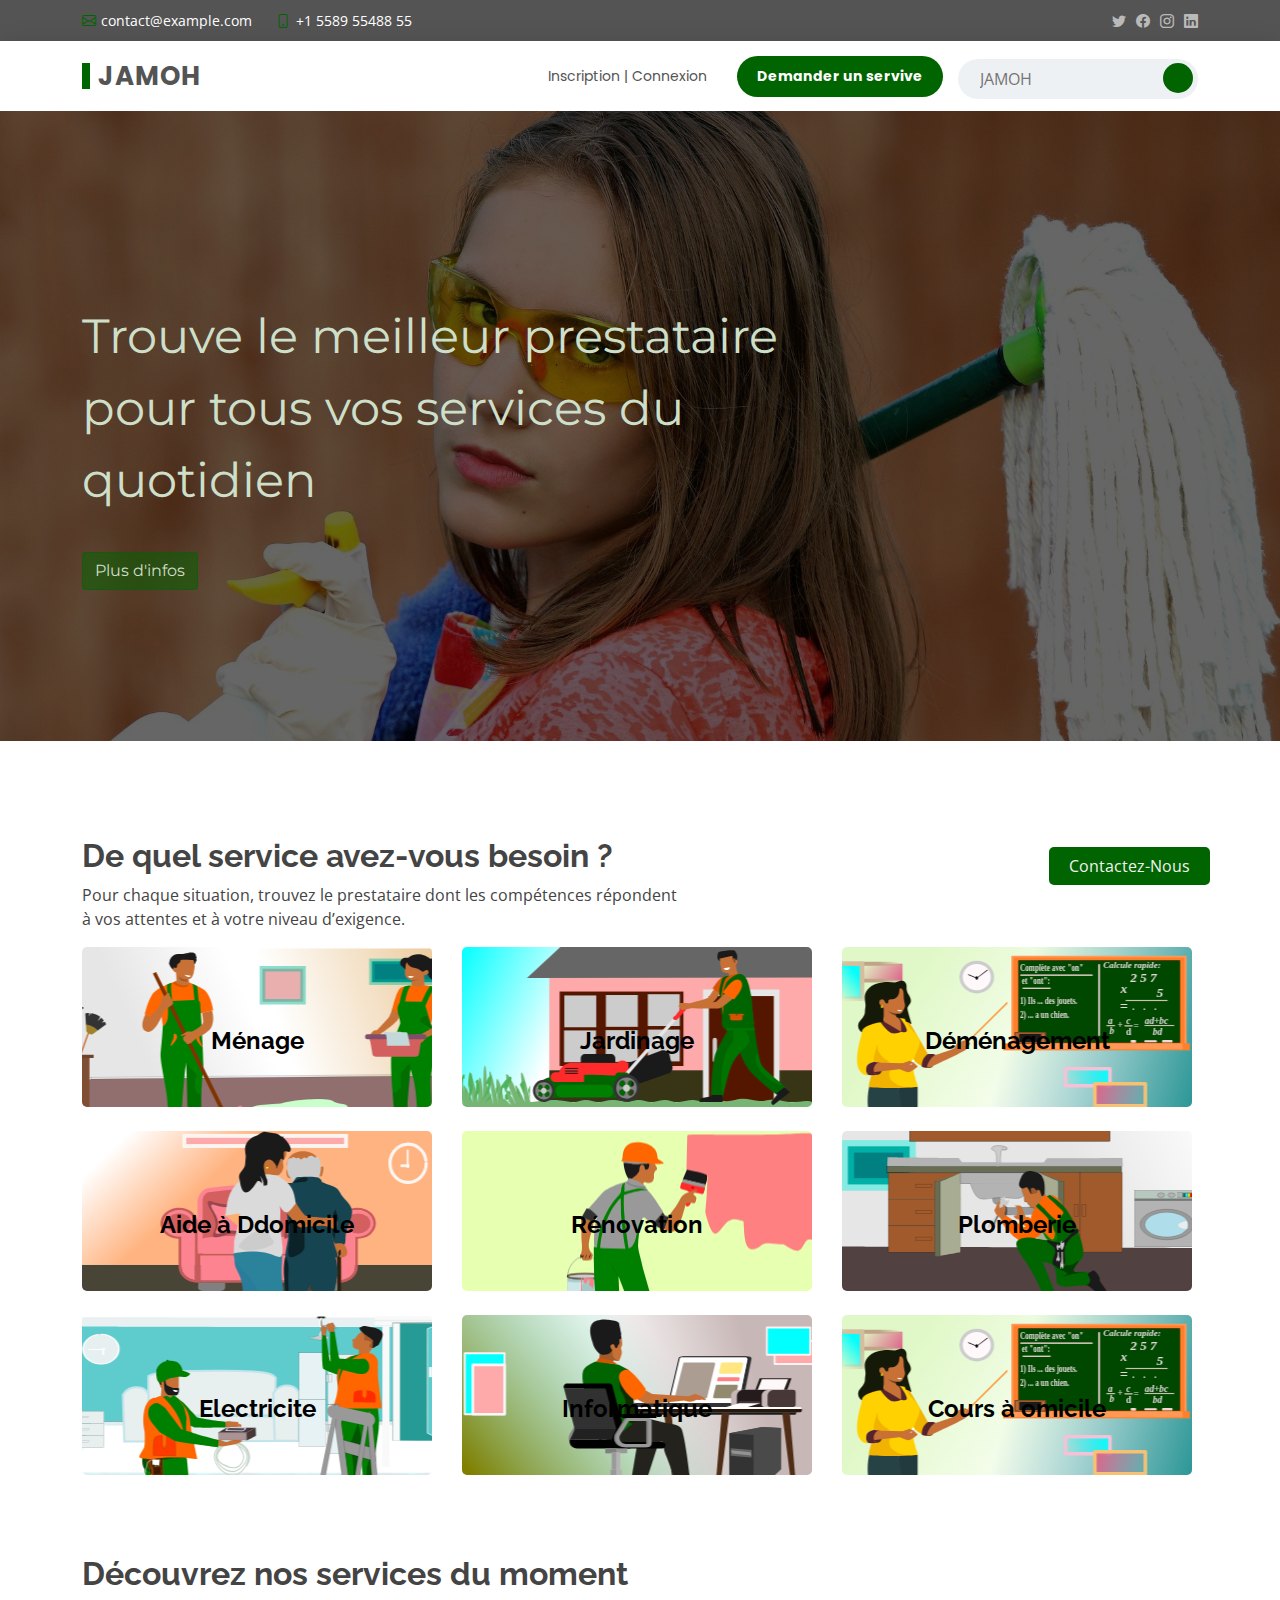
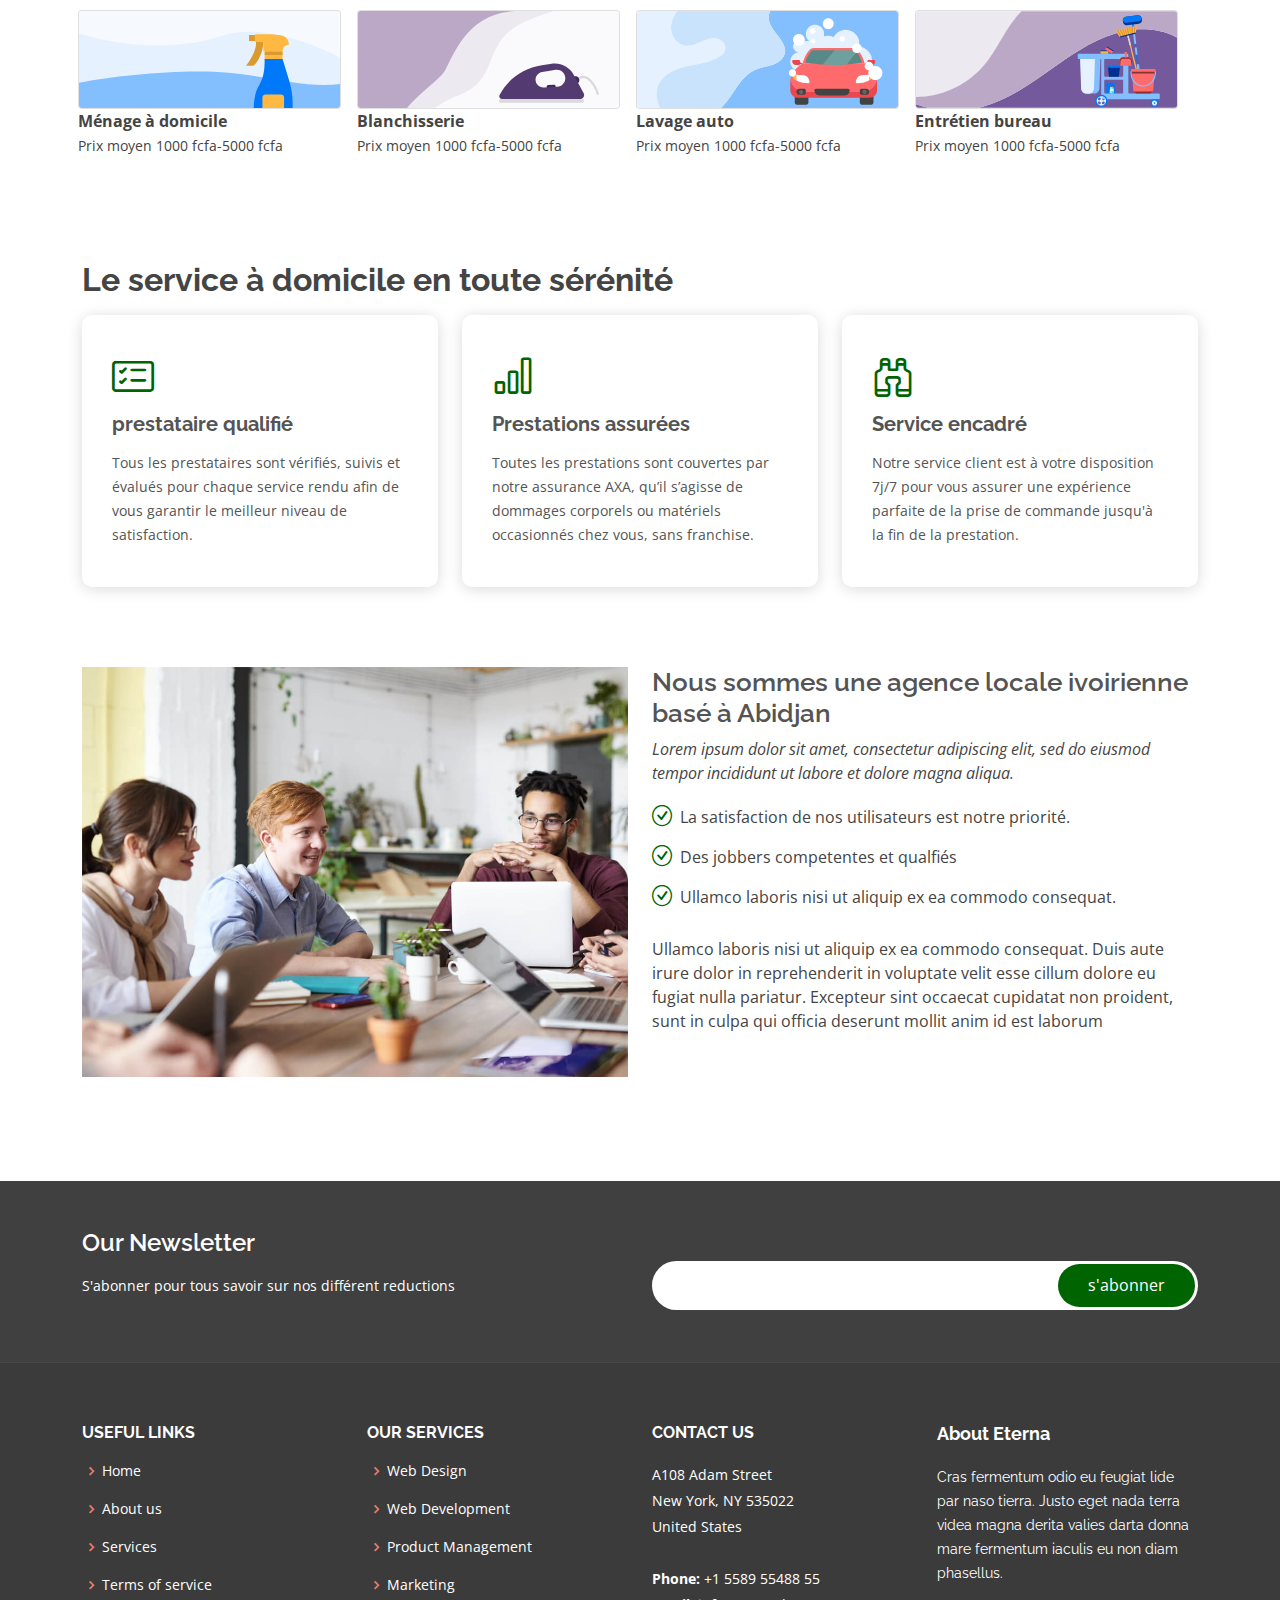
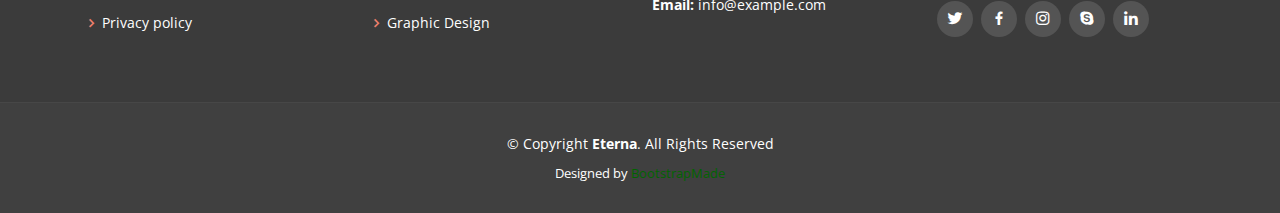
==== Eterna/index.html @ 524e302e "verified" ====
<!DOCTYPE html>
<html lang="fr">

<head>
  <meta charset="utf-8">
  <meta content="width=device-width, initial-scale=1.0" name="viewport">

  <title>JAMOH</title>
  <meta content="" name="description">
  <meta content="" name="keywords">

  <!-- Favicons -->
  <link href="assets/img/favicon.png" rel="icon">
  <link href="assets/img/apple-touch-icon.png" rel="apple-touch-icon">

  <!-- Google Fonts -->
  <link href="https://fonts.googleapis.com/css?family=Open+Sans:300,300i,400,400i,600,600i,700,700i|Raleway:300,300i,400,400i,500,500i,600,600i,700,700i|Poppins:300,300i,400,400i,500,500i,600,600i,700,700i" rel="stylesheet">
  <link rel="stylesheet" href="https://pro.fontawesome.com/releases/v5.10.0/css/all.css" integrity="sha384-AYmEC3Yw5cVb3ZcuHtOA93w35dYTsvhLPVnYs9eStHfGJvOvKxVfELGroGkvsg+p" crossorigin="anonymous"/>

  <!-- Vendor CSS Files -->
  <link href="assets/vendor/animate.css/animate.min.css" rel="stylesheet">
  <link href="assets/vendor/bootstrap/css/bootstrap.min.css" rel="stylesheet">
  <link href="assets/vendor/bootstrap-icons/bootstrap-icons.css" rel="stylesheet">
  <link href="assets/vendor/boxicons/css/boxicons.min.css" rel="stylesheet">
  <link href="assets/vendor/glightbox/css/glightbox.min.css" rel="stylesheet">
  <link href="assets/vendor/swiper/swiper-bundle.min.css" rel="stylesheet">

  <link href="assets/css/owl.carousel.min.css" rel="stylesheet">
  <link href="assets/css/owl.theme.default.min.css" rel="stylesheet">

  <!-- Template Main CSS File -->
  <link href="assets/css/style.css" rel="stylesheet">
  <link href="https://cdnjs.cloudflare.com/ajax/libs/animate.css/4.1.1/animate.min.css" rel="stylesheet">

  <!-- =======================================================
  * Template Name: Eterna - v4.3.0
  * Template URL: https://bootstrapmade.com/eterna-free-multipurpose-bootstrap-template/
  * Author: BootstrapMade.com
  * License: https://bootstrapmade.com/license/
  ======================================================== -->
</head>

<body>

  <!-- ======= Top Bar ======= -->
  <section id="topbar" class="d-flex align-items-center">
    <div class="container d-flex justify-content-center justify-content-md-between">
      <div class="contact-info d-flex align-items-center">
        <i class="bi bi-envelope d-flex align-items-center"><a href="mailto:contact@example.com">contact@example.com</a></i>
        <i class="bi bi-phone d-flex align-items-center ms-4"><span>+1 5589 55488 55</span></i>
      </div>
      <div class="social-links d-none d-md-flex align-items-center">
        <a href="#" class="twitter"><i class="bi bi-twitter"></i></a>
        <a href="#" class="facebook"><i class="bi bi-facebook"></i></a>
        <a href="#" class="instagram"><i class="bi bi-instagram"></i></a>
        <a href="#" class="linkedin"><i class="bi bi-linkedin"></i></i></a>
      </div>
    </div>
  </section>

  <!-- ======= Header ======= -->
  <header id="header" class="d-flex align-items-center">
    <div class="container d-flex justify-content-between align-items-center">

      <div class="logo">
        <h1><a href="index.html">Jamoh</a></h1>
        <!-- Uncomment below if you prefer to use an image logo -->
        <!-- <a href="index.html"><img src="assets/img/logo.png" alt="" class="img-fluid"></a>-->
      </div>

      <nav id="navbar" class="navbar">
        <ul>
          <li><a href="inscription.html">Inscription | Connexion</a></li>
          <li><a href="service.html"  class="ask-work" >Demander un servive</a></li>
          <li>
            <div class="a-search-box">
              <input class="a-search-txt" type="text"  name="search" placeholder="" id="zipcodeInput">
              <button class='a-search-btn'><i class="fas fa-search"></i></button>
            </div>
          </li>
        </ul>
        <i class="bi bi-list mobile-nav-toggle"></i>
      </nav><!-- .navbar -->

    </div>
  </header><!-- End Header -->

  <!-- ======= Hero Section ======= -->
  <section id="hero" class="a-hero" style="background:linear-gradient(to top,rgba(0,0,0,0.6)50%,rgba(0,0,0,0.6)50%),url(assets/girl.jpg);background-repeat: no-repeat;background-size:cover;background-position: center;background-attachment: fixed;">
    <div class="container">
      <p class="box animate__animated animate__fadeInLeft text-xl-left text-lg-left text-md-left text-sm-left">Trouve le meilleur prestataire<br>pour tous vos services du<br>quotidien</p>
      <!-- Button trigger modal -->
      <button type="button" class="btn-box btn btn-primary animate__animated animate__fadeInLeft" data-bs-toggle="modal" data-bs-target="#exampleModalCenter">
        Plus d'infos
      </button>

      <!-- Modal -->
      <div class="modal fade" id="exampleModalCenter" tabindex="-1" role="dialog" aria-labelledby="exampleModalCenterTitle" aria-hidden="true">
        <div class="modal-dialog modal-dialog-centered" role="document">
          <div class="modal-content">
            <div class="modal-header">
              <h5 class="modal-title" id="exampleModalLongTitle">Inormations</h5>
              <!-- <button type="button" class="close" data-dismiss="modal" aria-label="Close">
                <span aria-hidden="true">&times;</span>
              </button> -->
              <button type="button" class="btn-close" data-bs-dismiss="modal" aria-label="Close"></button>
            </div>
            <div class="modal-body">
              Pour plus d'information veuillez appeler le numero qui s'affiche sur votre écran.<br>
              <strong>+225 07 8977 3420/ +225 05 6419 9480</strong> <br>
              Merci et Bonne journée
            </div>
            <div class="modal-footer">
              <button type="button" class="btn btn-secondary" data-bs-dismiss="modal">OK </button>
            </div>
          </div>
        </div>
      </div>

    </div>

  </section><!-- End Hero -->

  <main id="main">

    
    <!-- ======= Services Section ======= -->

    <section id="services" class="services pt-5">
      <div class="container">
        <div class="row pb-lg-5">
        
        </div>
        <div class="row">
          <h2 class="fw-bold "> De quel service avez-vous besoin ?</h2>
          <p class=""> Pour chaque situation, trouvez le prestataire dont les compétences répondent <br> à vos attentes et à votre niveau d’exigence.</p>
          <div class="col-lg-4 col-md-6 d-flex align-items-stretch" >
              <a href="detail-service.html">
              <div class="icon-box box" style="background-image: url(assets/img/menage_pf.svg); background-size: cover; background-repeat:no-repeat">
                <h4>Ménage</h4>
              </div>
            </a>
            </div>
          
          <div class="col-lg-4 col-md-6 col-ms-12 d-flex align-items-stretch mt-4 mt-md-0">
            <a href="detail-service.html">
              <div class="icon-box" style="background-image: url(assets/img/jardinage_pf.svg); background-size: cover; background-repeat:no-repeat">  
                <h4>Jardinage</h4>
              </div>
            </a>
          </div>
          <div class="col-lg-4 col-md-6 col-ms-12d-flex align-items-stretch mt-4 mt-lg-0">
            <a href="detail-service.html">
              <div class="icon-box" style="background-image: url(assets/img/cours_domicile_pf.svg); background-size: cover; background-repeat:no-repeat">        
                <h4>Déménagement</h4>
              </div>
            </a>
          </div>
          <div class="col-lg-4 col-md-6 col-ms-12d-flex align-items-stretch mt-4">
            <a href="detail-service.html">
              <div class="icon-box" style="background-image: url(assets/img/aide_domicile_pf.svg); background-size: cover; background-repeat:no-repeat">
                <h4>Aide à Ddomicile</h4>
              </div>
            </a>
          </div>
          <div class="col-lg-4 col-md-6 col-ms-12d-flex align-items-stretch mt-4">
            <a href="detail-service.html">
              <div class="icon-box" style="background-image: url(assets/img/renovation_pf.svg); background-size: cover; background-repeat:no-repeat">
                <h4>Rénovation</h4>
              </div>
            </a>
          </div>

          <div class="col-lg-4 col-md-6 col-ms-12d-flex align-items-stretch mt-4">
            <a href="detail-service.html">
              <div class="icon-box" style="background-image: url(assets/img/plomberie_pf.svg); background-size: cover; background-repeat:no-repeat">
                <h4>Plomberie</h4>
              </div>
              </a>
          </div>

          <a href="detail-service.html">
          <div class="col-lg-4 col-md-6 col-ms-12d-flex align-items-stretch mt-4">
            <a href="detail-service.html">
            <div class="icon-box" style="background-image: url(assets/img/electricite_pf.svg); background-size: cover; background-repeat:no-repeat">
              <h4>Electricite</h4>
            </div>
            </a>
          </div>
          <div class="col-lg-4 col-md-6 col-ms-12d-flex align-items-stretch mt-4">
            <a href="detail-service.html">
            <div class="icon-box" style="background-image: url(assets/img/informatique_pf.svg); background-size: cover; background-repeat:no-repeat">
              <h4>Informatique</h4>
            </div>
            </a>
          </div>
          <div class="col-lg-4 col-md-6 col-ms-12d-flex align-items-stretch mt-4">
            <a href="detail-service.html">
              <div class="icon-box" style="background-image: url(assets/img/cours_domicile_pf.svg); background-size: cover; background-repeat:no-repeat">
                <h4>Cours à omicile</h4>
              </div>
            </a>
          </div>
          

        </div>
      </div>
    </section><!-- End Services Section -->

    <!-- ======= Clients Section ======= -->
    <section id="clients" class="clients">
      <div class="container">
        <div class="">
          <h2 class="fw-bold">Découvrez nos services du moment</h2>
        </div>
        <div class="row">
          <div class="row">
            
                <div class="col-sm-6 col-md-4 col-lg-3 p-2">
                  <div class="card  text-white">
                    <img src="assets/4001-f145744534c445655cdfaed5133716783f0adace552d3579369700fc17150117.svg" class="card-img card-img2" alt="...">
                    <div class="card-img-overlay">
                    </div>
                  </div>
                  <p> <span class="fw-bold">Ménage à domicile</span> <br>
                    <small class="pt-0">Prix moyen 1000 fcfa-5000 fcfa</small>
                  </p>
                </div>
              

            
                <div class="col-sm-6 col-md-4 col-lg-3 p-2">
                  <div class="card  text-white">
                    <img src="assets/4003-c7f4b21f77e6e212372a83ad78327fd134a467a598615cf930adeb2f1dadbbbd.svg" class="card-img card-img2" alt="...">
                    <div class="card-img-overlay">
                    </div>
                  </div>
                  <p> <span class="fw-bold">Blanchisserie</span> <br>
                    <small class="pt-0">Prix moyen 1000 fcfa-5000 fcfa</small>
                  </p>
                </div>
              

                <div class="col-sm-6 col-md-4 col-lg-3 p-2">
                  <div class="card  text-white">
                    <img src="assets/4008-cf11e51f1b284a7ae601591f7ee73a6cbf5743ce89a553703c4790774162b238.svg" class="card-img card-img2" alt="...">
                    <div class="card-img-overlay">
                    </div>
                  </div>
                  <p> <span class="fw-bold">Lavage auto</span> <br>
                    <small class="pt-0">Prix moyen 1000 fcfa-5000 fcfa</small>
                  </p>
                </div>
              

                <div class="col-sm-6 col-md-4 col-lg-3 p-2">
                  <div class="card  text-white">
                    <img src="assets/4099-25478e06c7ed231cc68229dd9fbf73a19a90834c9991db87138da08ad6de0ed3.svg" class="card-img card-img2" alt="...">
                    <div class="card-img-overlay">
                    </div>
                  </div>
                  <p> <span class="fw-bold">Entrétien bureau</span> <br>
                    <small class="pt-0">Prix moyen 1000 fcfa-5000 fcfa</small>
                  </p>
                </div>
             
          </div>
        
      </div>
    </section><!-- End Clients Section -->
 

    <!-- ======= Featured Section ======= -->
    <section id="featured" class="featured">
      <div class="container">
        <div >
          <h2 class="fw-bold pb-2">Le service à domicile en toute sérénité</h2>
        </div>
        <div class="row">
          <div class="col-lg-4">
            <div class="icon-box">
              <i class="bi bi-card-checklist"></i>
              <h3><a href="">prestataire qualifié</a></h3>
              <p>Tous les prestataires sont vérifiés, suivis et évalués pour chaque service rendu afin de vous garantir le meilleur niveau de satisfaction.</p>
            </div>
          </div>
          <div class="col-lg-4 mt-4 mt-lg-0">
            <div class="icon-box">
              <i class="bi bi-bar-chart"></i>
              <h3><a href="">Prestations assurées</a></h3>
              <p>Toutes les prestations sont couvertes par notre assurance AXA, qu’il s’agisse de dommages corporels ou matériels occasionnés chez vous, sans franchise.</p>
            </div>
          </div>
          <div class="col-lg-4 mt-4 mt-lg-0">
            <div class="icon-box">
              <i class="bi bi-binoculars"></i>
              <h3><a href="">Service encadré</a></h3>
              <p>Notre service client est à votre disposition 7j/7 pour vous assurer une expérience parfaite de la prise de commande jusqu'à la fin de la prestation.</p>
            </div>
          </div>
        </div>

      </div>
    </section><!-- End Featured Section -->

    <!-- ======= About Section ======= -->

    
    <section id="about" class="about">
      <div class="container">
        <div class="row">
          <div class="col-lg-6">
            <img src="assets/img/about.jpg" class="img-fluid" alt="">
          </div>
          <div class="col-lg-6 pt-4 pt-lg-0 content">
            <h3>Nous sommes une agence locale ivoirienne basé à Abidjan</h3>
            <p class="fst-italic">
              Lorem ipsum dolor sit amet, consectetur adipiscing elit, sed do eiusmod tempor incididunt ut labore et dolore
              magna aliqua.
            </p>
            <ul>
              <li><i class="bi bi-check-circle"></i> La satisfaction de nos utilisateurs est notre priorité.</li>
              <li><i class="bi bi-check-circle"></i> Des jobbers competentes et qualfiés</li>
              <li><i class="bi bi-check-circle"></i> Ullamco laboris nisi ut aliquip ex ea commodo consequat.</li>
            </ul>
            <p>
              Ullamco laboris nisi ut aliquip ex ea commodo consequat. Duis aute irure dolor in reprehenderit in voluptate
              velit esse cillum dolore eu fugiat nulla pariatur. Excepteur sint occaecat cupidatat non proident, sunt in
              culpa qui officia deserunt mollit anim id est laborum
            </p>
          </div>
        </div>
         
      </div>
    </section><!-- End About Section -->

    <!-- dialog -->
          <div class="info-box  mb-4" data-bs-toggle="modal" data-bs-target="#staticBackdrop">
            <button type="button">Contactez-Nous</button>
          </div>

        <div class="modal fade center" id="staticBackdrop" data-bs-backdrop="static" data-bs-keyboard="false" tabindex="-1" aria-labelledby="staticBackdropLabel" aria-hidden="true">
          <div class="modal-dialog modal-dialog-centered">
            <div class="modal-content">
              <div class="modal-header">
                <h5 class="modal-title" id="staticBackdropLabel">Contactez-Nous</h5>
                <button type="button" class="btn-close" data-bs-dismiss="modal" aria-label="Close"></button>
              </div>
              <div class="modal-body">
                <form class="form-row">
                    <div class="row">
                      <div class="col">
                        <input type="text" class="form-control mb-3" placeholder="Nom">
                      </div>
                      <div class="col">
                        <input type="text" class="form-control mb-3" placeholder="Email">
                      </div>
                      <div class="col-12">
                        <input type="text" class="form-control mb-3" placeholder="Sujet">
                      </div>
                      <div class="col-12">
                        <textarea class="form-control"  rows="5"></textarea>
                      </div>
                    </div>
                    <div class="modal-footer">
                      <button type="button" class="btn btn-secondary" data-bs-dismiss="modal">Annuler </button>
                      <button type="button" class="btn btn-primary">Envoyer</button>
                    </div>
                </form>
              </div>
          </div>
        </div>
        </div>
  </main><!-- End #main -->

  <!-- ======= Footer ======= -->
  <footer id="footer">

    <div class="footer-newsletter">
      <div class="container">
        <div class="row">
          <div class="col-lg-6">
            <h4>Our Newsletter</h4>
            <p>S'abonner pour tous savoir sur nos différent reductions</p>
          </div>
          <div class="col-lg-6">
            <form action="" method="post">
              <input type="email" name="email"><input type="submit" value="s'abonner">
            </form>
          </div>
        </div>
      </div>
    </div>

    <div class="footer-top">
      <div class="container">
        <div class="row">

          <div class="col-lg-3 col-md-6 footer-links">
            <h4>Useful Links</h4>
            <ul>
              <li><i class="bx bx-chevron-right"></i> <a href="#">Home</a></li>
              <li><i class="bx bx-chevron-right"></i> <a href="#">About us</a></li>
              <li><i class="bx bx-chevron-right"></i> <a href="#">Services</a></li>
              <li><i class="bx bx-chevron-right"></i> <a href="#">Terms of service</a></li>
              <li><i class="bx bx-chevron-right"></i> <a href="#">Privacy policy</a></li>
            </ul>
          </div>

          <div class="col-lg-3 col-md-6 footer-links">
            <h4>Our Services</h4>
            <ul>
              <li><i class="bx bx-chevron-right"></i> <a href="#">Web Design</a></li>
              <li><i class="bx bx-chevron-right"></i> <a href="#">Web Development</a></li>
              <li><i class="bx bx-chevron-right"></i> <a href="#">Product Management</a></li>
              <li><i class="bx bx-chevron-right"></i> <a href="#">Marketing</a></li>
              <li><i class="bx bx-chevron-right"></i> <a href="#">Graphic Design</a></li>
            </ul>
          </div>

          <div class="col-lg-3 col-md-6 footer-contact">
            <h4>Contact Us</h4>
            <p>
              A108 Adam Street <br>
              New York, NY 535022<br>
              United States <br><br>
              <strong>Phone:</strong> +1 5589 55488 55<br>
              <strong>Email:</strong> info@example.com<br>
            </p>

          </div>

          <div class="col-lg-3 col-md-6 footer-info">
            <h3>About Eterna</h3>
            <p>Cras fermentum odio eu feugiat lide par naso tierra. Justo eget nada terra videa magna derita valies darta donna mare fermentum iaculis eu non diam phasellus.</p>
            <div class="social-links mt-3">
              <a href="#" class="twitter"><i class="bx bxl-twitter"></i></a>
              <a href="#" class="facebook"><i class="bx bxl-facebook"></i></a>
              <a href="#" class="instagram"><i class="bx bxl-instagram"></i></a>
              <a href="#" class="google-plus"><i class="bx bxl-skype"></i></a>
              <a href="#" class="linkedin"><i class="bx bxl-linkedin"></i></a>
            </div>
          </div>

        </div>
      </div>
    </div>

    <div class="container">
      <div class="copyright">
        &copy; Copyright <strong><span>Eterna</span></strong>. All Rights Reserved
      </div>
      <div class="credits">
        <!-- All the links in the footer should remain intact. -->
        <!-- You can delete the links only if you purchased the pro version. -->
        <!-- Licensing information: https://bootstrapmade.com/license/ -->
        <!-- Purchase the pro version with working PHP/AJAX contact form: https://bootstrapmade.com/eterna-free-multipurpose-bootstrap-template/ -->
        Designed by <a href="https://bootstrapmade.com/">BootstrapMade</a>
      </div>
    </div>
  </footer><!-- End Footer -->

  <a href="#" class="back-to-top d-flex align-items-center justify-content-center"><i class="bi bi-arrow-up-short"></i></a>

  <!-- Vendor JS Files -->
  <script src="assets/vendor/bootstrap/js/bootstrap.bundle.min.js"></script>
  <script src="assets/vendor/glightbox/js/glightbox.min.js"></script>
  <script src="assets/vendor/isotope-layout/isotope.pkgd.min.js"></script>
  <script src="assets/vendor/php-email-form/validate.js"></script>
  <script src="assets/vendor/purecounter/purecounter.js"></script>
  <script src="assets/vendor/swiper/swiper-bundle.min.js"></script>
  <script src="assets/vendor/waypoints/noframework.waypoints.js"></script>

  <script src="assets/js/jquery.min.js"></script>
  <script src="assets/js/owl.carousel.min.js"></script>


  <!-- Template Main JS File -->
  <script src="assets/js/main.js"></script>
  <script src="assets/js/typewriter.js"></script>
  <script>
    new TypeWriter('#zipcodeInput', ['JAMOH', 'Trouver un emploi', 'Quel job voulez vous '], { writeDelay: 100 });
  </script>

  <script>
    
  </script>

</body>

</html>
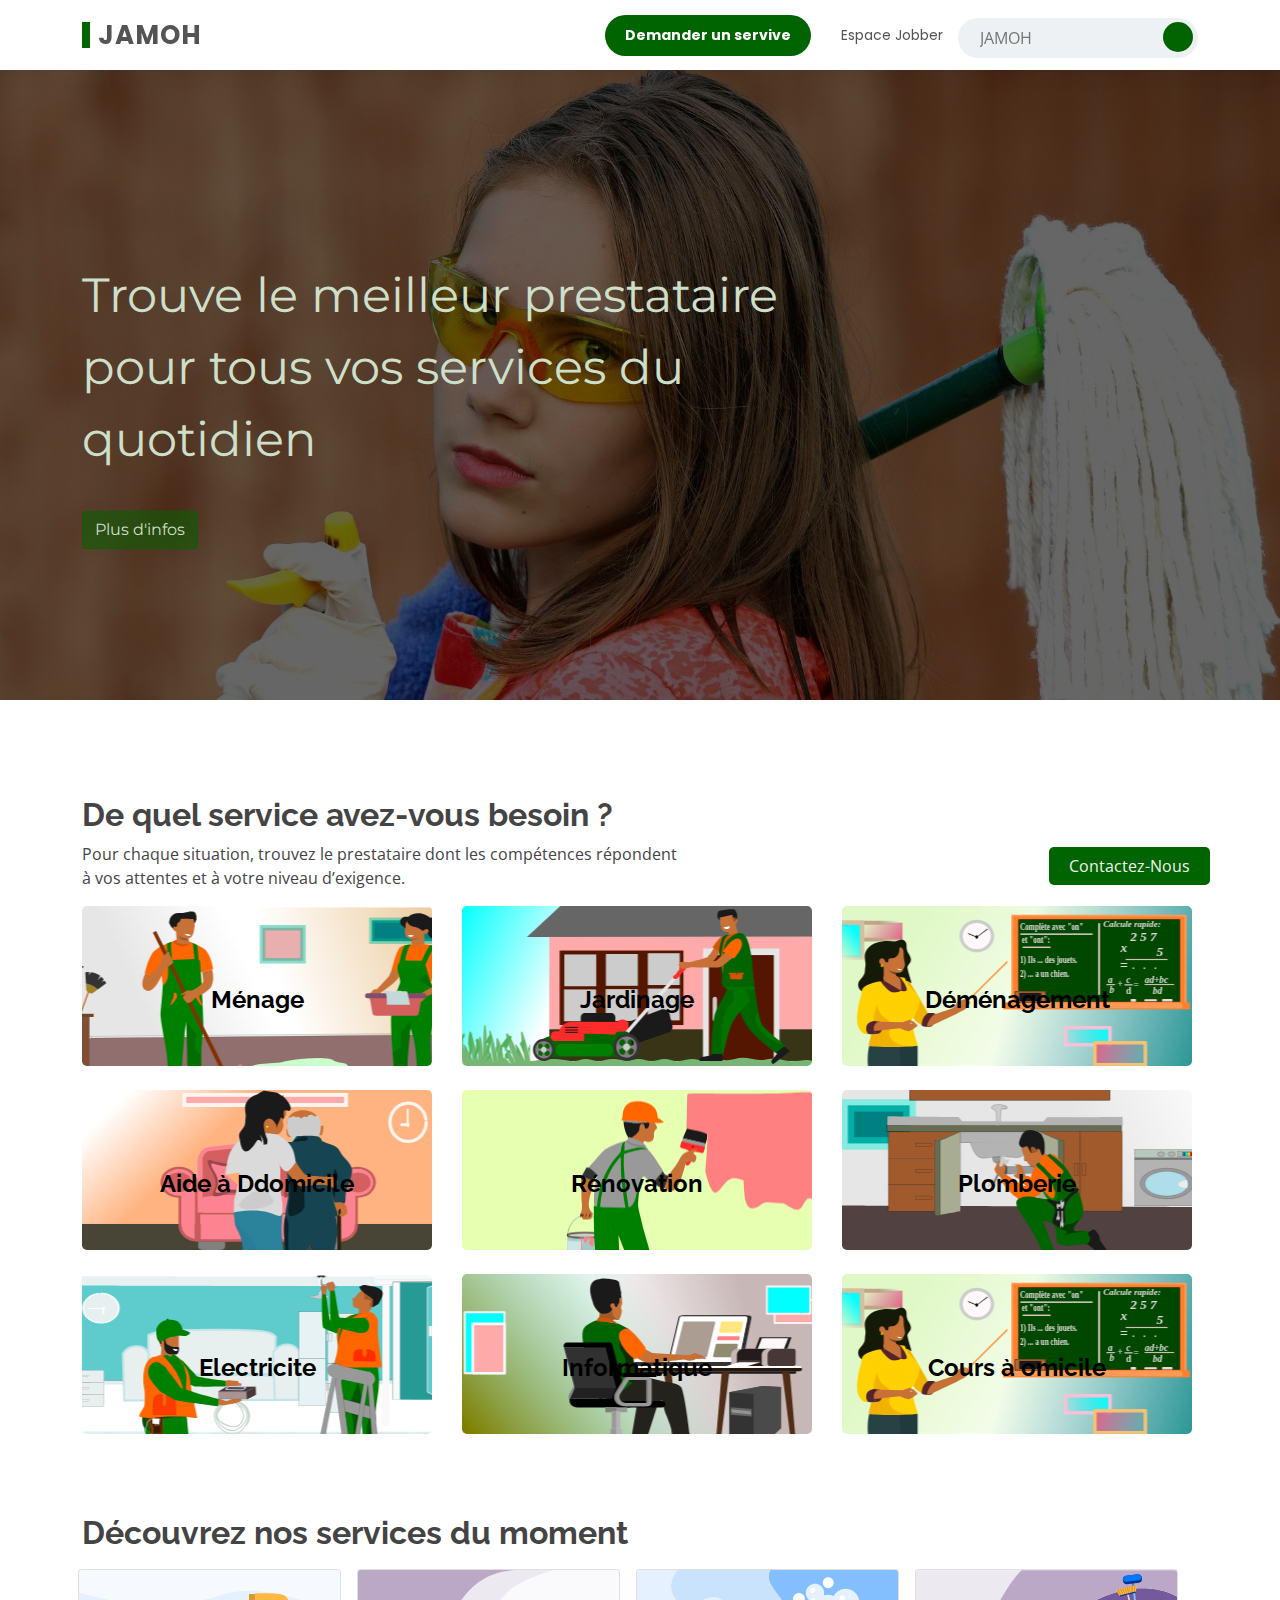
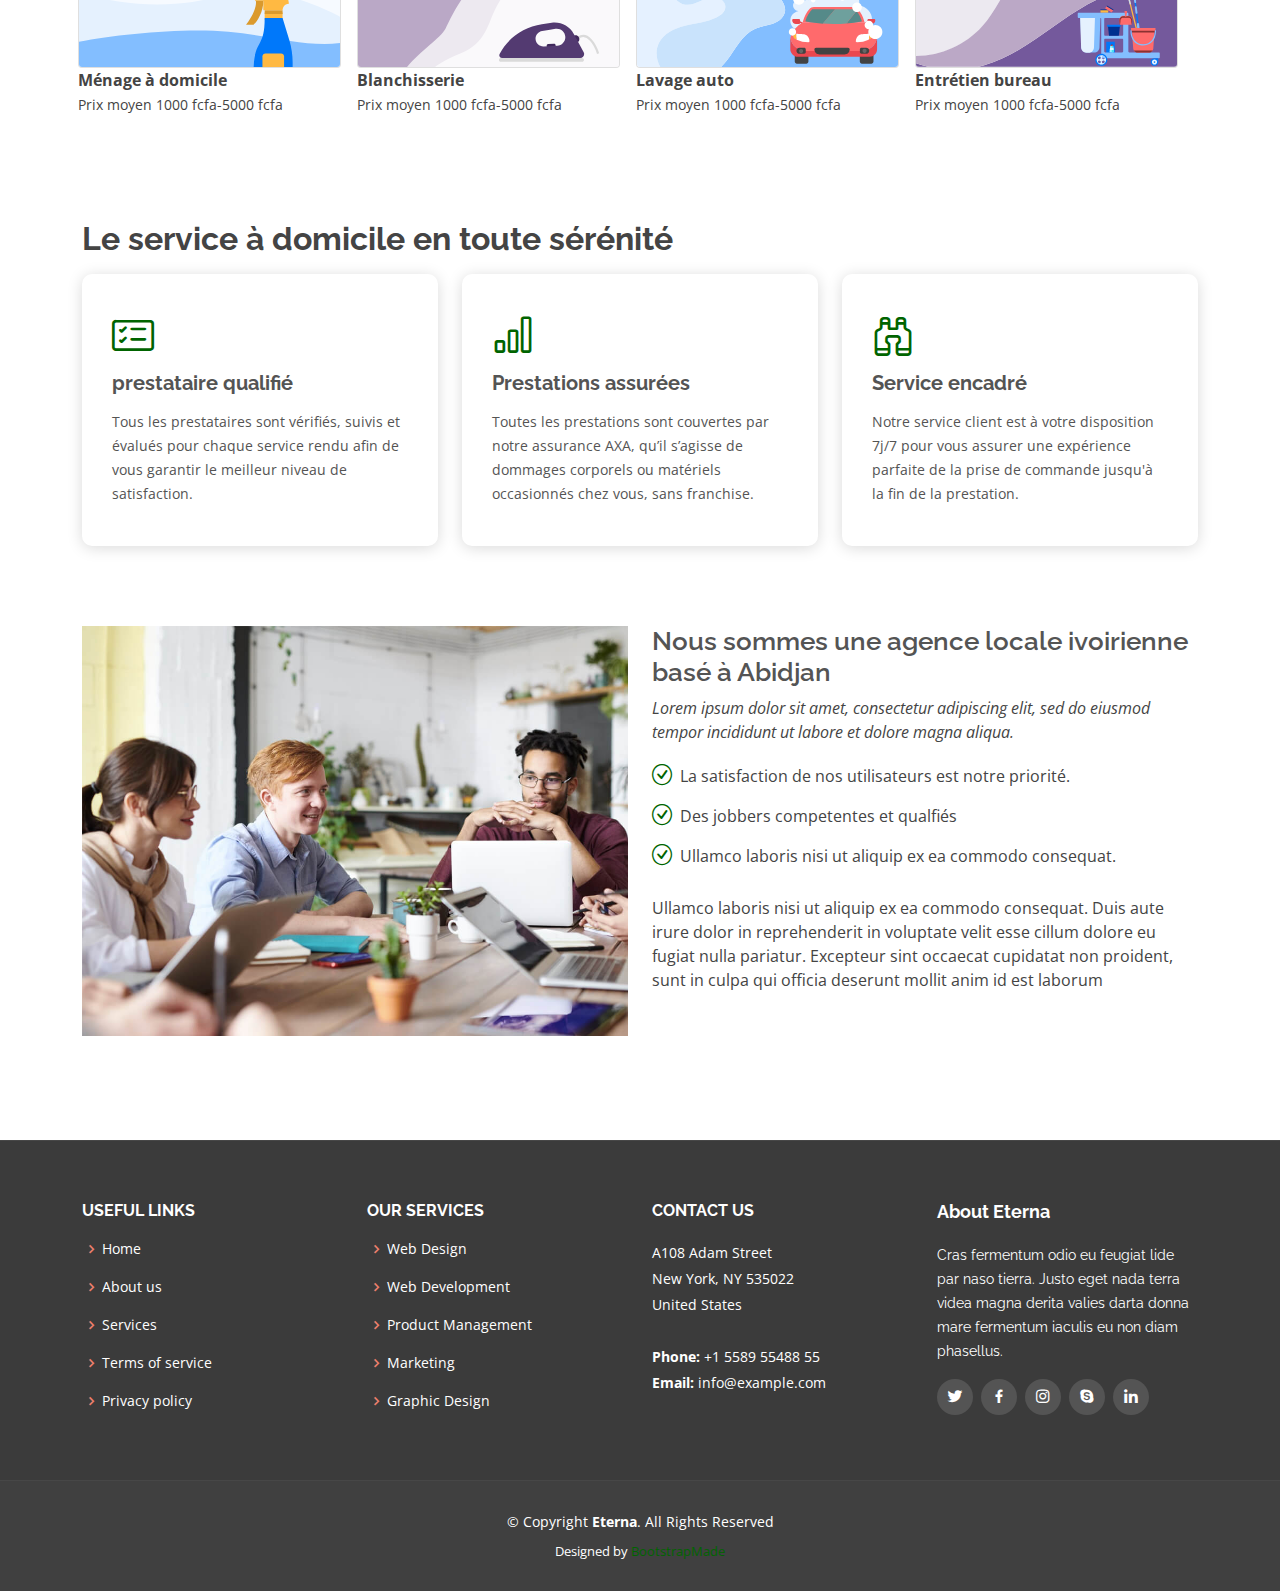
==== commit fb529959: "adptation" ====
--- a/Eterna/index.html
+++ b/Eterna/index.html
@@ -42,7 +42,7 @@
 
 <body>
 
-  <!-- ======= Top Bar ======= -->
+  <!-- ======= Top Bar ======= 
   <section id="topbar" class="d-flex align-items-center">
     <div class="container d-flex justify-content-center justify-content-md-between">
       <div class="contact-info d-flex align-items-center">
@@ -70,8 +70,8 @@
 
       <nav id="navbar" class="navbar">
         <ul>
-          <li><a href="inscription.html">Inscription | Connexion</a></li>
           <li><a href="service.html"  class="ask-work" >Demander un servive</a></li>
+          <li><a href="inscription.html">Espace Jobber</a></li>
           <li>
             <div class="a-search-box">
               <input class="a-search-txt" type="text"  name="search" placeholder="" id="zipcodeInput">
@@ -88,7 +88,7 @@
   <!-- ======= Hero Section ======= -->
   <section id="hero" class="a-hero" style="background:linear-gradient(to top,rgba(0,0,0,0.6)50%,rgba(0,0,0,0.6)50%),url(assets/girl.jpg);background-repeat: no-repeat;background-size:cover;background-position: center;background-attachment: fixed;">
     <div class="container">
-      <p class="box animate__animated animate__fadeInLeft text-xl-left text-lg-left text-md-left text-sm-left">Trouve le meilleur prestataire<br>pour tous vos services du<br>quotidien</p>
+      <p class="box animate__animated animate__fadeInLeft"> <span> Trouve le meilleur prestataire<br>pour tous vos services du<br>quotidien</span></p>
       <!-- Button trigger modal -->
       <button type="button" class="btn-box btn btn-primary animate__animated animate__fadeInLeft" data-bs-toggle="modal" data-bs-target="#exampleModalCenter">
         Plus d'infos
@@ -111,7 +111,7 @@
               Merci et Bonne journée
             </div>
             <div class="modal-footer">
-              <button type="button" class="btn btn-secondary" data-bs-dismiss="modal">OK </button>
+              <button type="button" class="btn btn-secondary" data-bs-dismiss="modal">OK</button>
             </div>
           </div>
         </div>
@@ -376,7 +376,7 @@
   <!-- ======= Footer ======= -->
   <footer id="footer">
 
-    <div class="footer-newsletter">
+    <!-- <div class="footer-newsletter">
       <div class="container">
         <div class="row">
           <div class="col-lg-6">
@@ -390,7 +390,7 @@
           </div>
         </div>
       </div>
-    </div>
+    </div> -->
 
     <div class="footer-top">
       <div class="container">
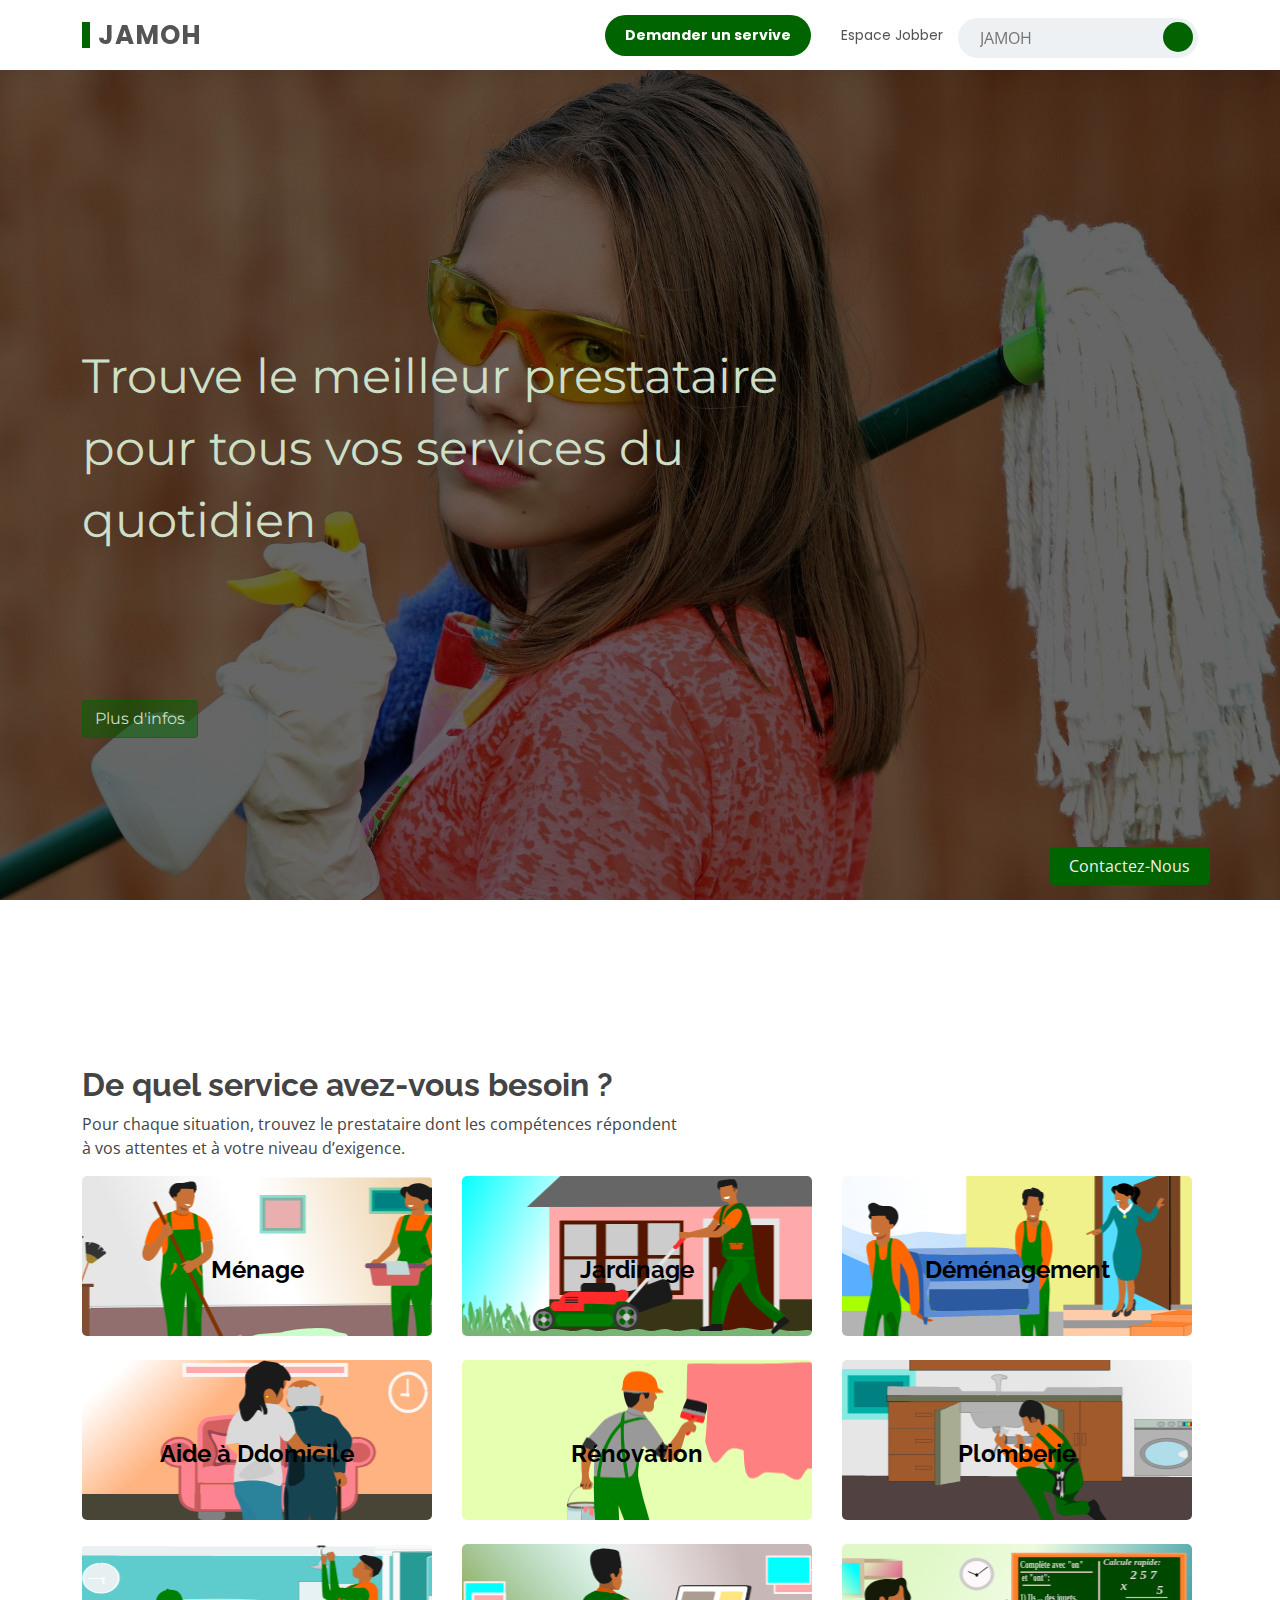
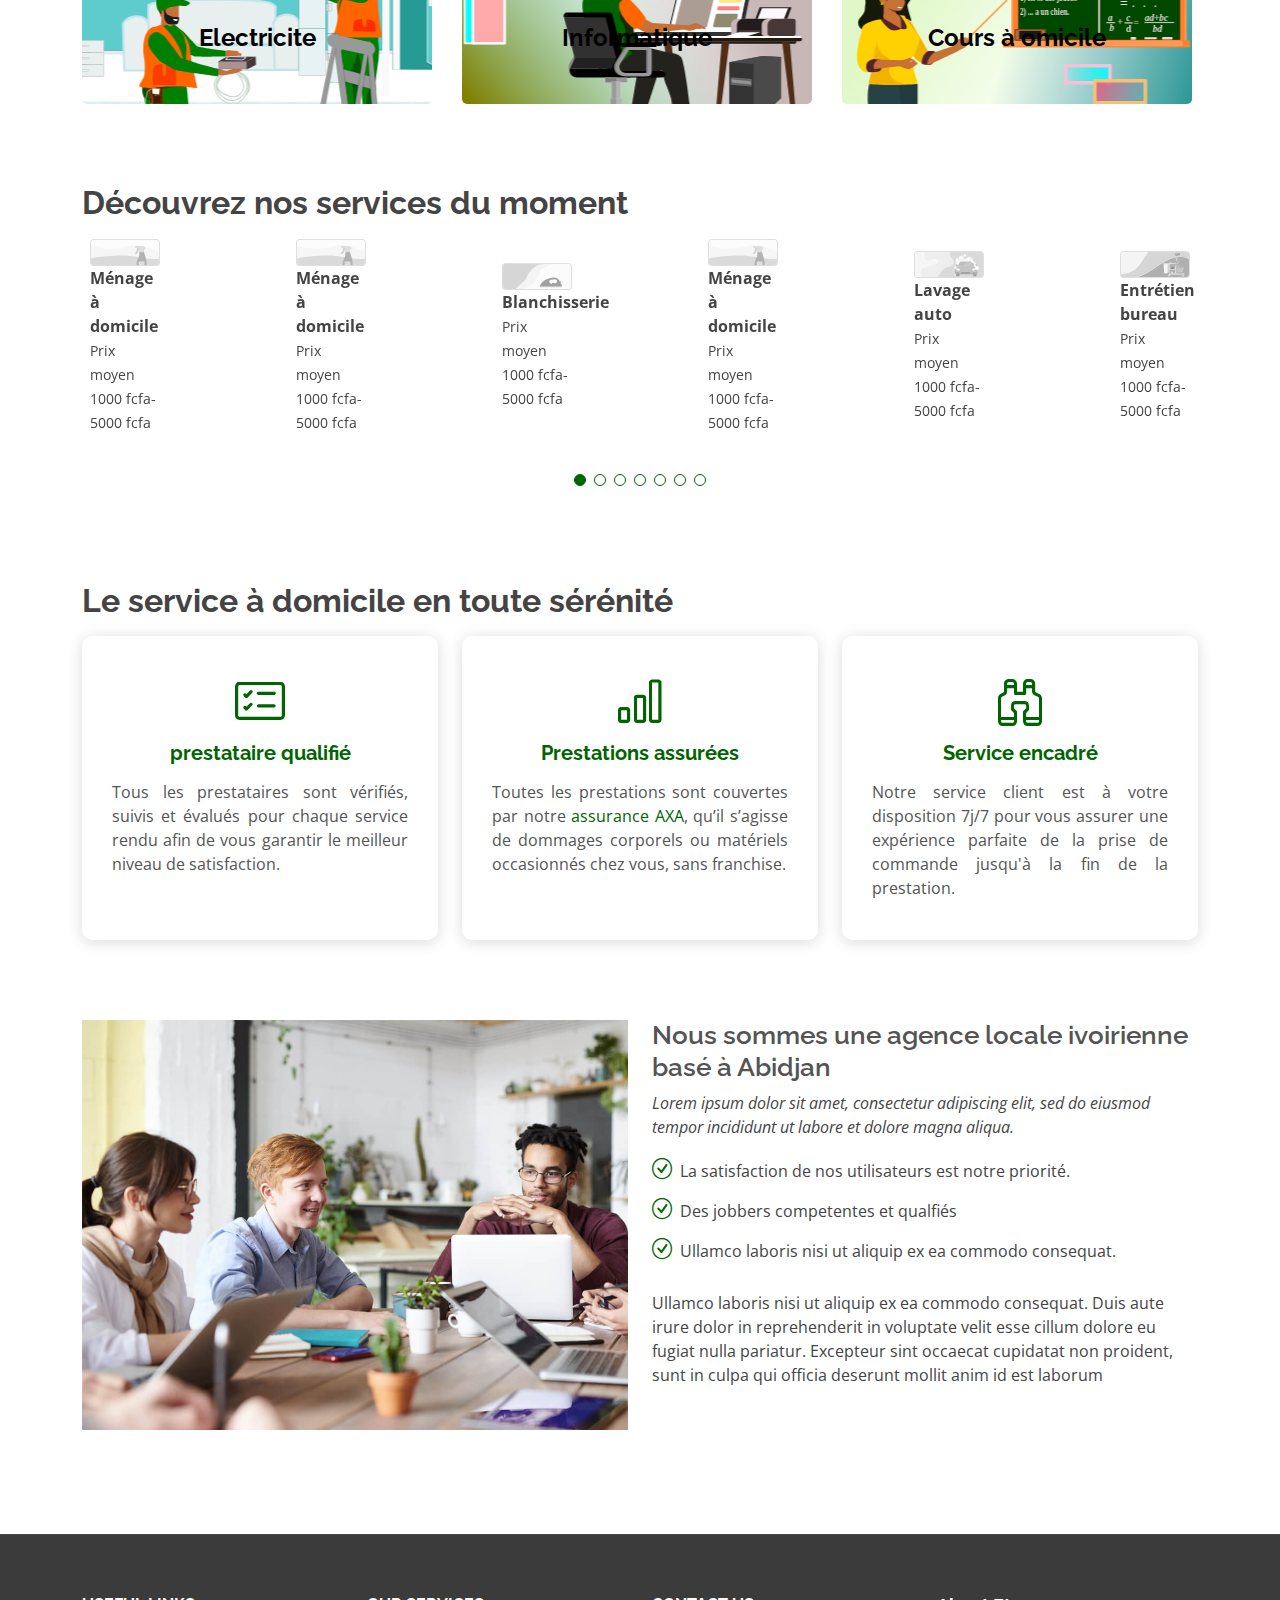
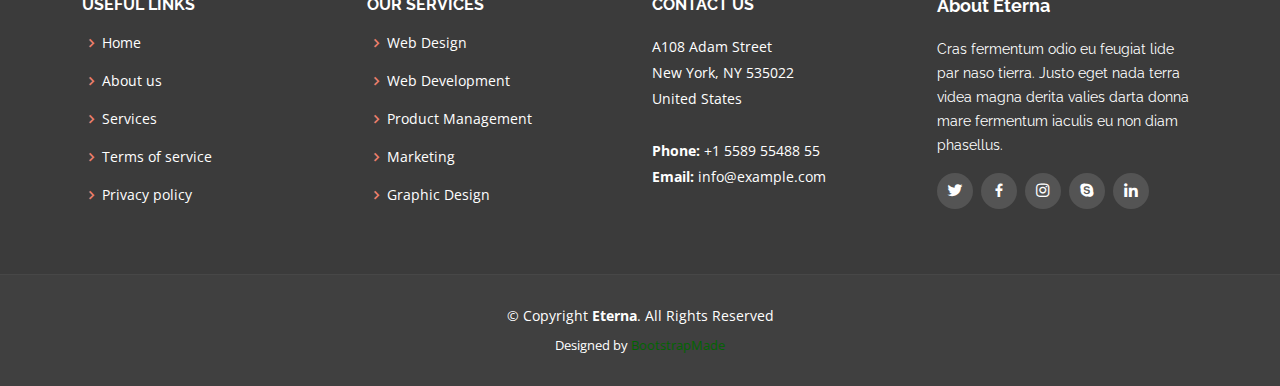
==== commit 5e3d270d: "page d acueil avec logo" ====
--- a/Eterna/index.html
+++ b/Eterna/index.html
@@ -42,23 +42,7 @@
 
 <body>
 
-  <!-- ======= Top Bar ======= 
-  <section id="topbar" class="d-flex align-items-center">
-    <div class="container d-flex justify-content-center justify-content-md-between">
-      <div class="contact-info d-flex align-items-center">
-        <i class="bi bi-envelope d-flex align-items-center"><a href="mailto:contact@example.com">contact@example.com</a></i>
-        <i class="bi bi-phone d-flex align-items-center ms-4"><span>+1 5589 55488 55</span></i>
-      </div>
-      <div class="social-links d-none d-md-flex align-items-center">
-        <a href="#" class="twitter"><i class="bi bi-twitter"></i></a>
-        <a href="#" class="facebook"><i class="bi bi-facebook"></i></a>
-        <a href="#" class="instagram"><i class="bi bi-instagram"></i></a>
-        <a href="#" class="linkedin"><i class="bi bi-linkedin"></i></i></a>
-      </div>
-    </div>
-  </section>
-
-  <!-- ======= Header ======= -->
+<!-- ======= Header ======= -->
   <header id="header" class="d-flex align-items-center">
     <div class="container d-flex justify-content-between align-items-center">
 
@@ -151,7 +135,7 @@
           </div>
           <div class="col-lg-4 col-md-6 col-ms-12d-flex align-items-stretch mt-4 mt-lg-0">
             <a href="detail-service.html">
-              <div class="icon-box" style="background-image: url(assets/img/cours_domicile_pf.svg); background-size: cover; background-repeat:no-repeat">        
+              <div class="icon-box" style="background-image: url(assets/img/demenagement_pf.svg); background-size: cover; background-repeat:no-repeat">        
                 <h4>Déménagement</h4>
               </div>
             </a>
@@ -207,16 +191,16 @@
       </div>
     </section><!-- End Services Section -->
 
-    <!-- ======= Clients Section ======= -->
+      <!-- ======= Clients Section ======= -->
     <section id="clients" class="clients">
       <div class="container">
         <div class="">
           <h2 class="fw-bold">Découvrez nos services du moment</h2>
         </div>
-        <div class="row">
-          <div class="row">
-            
-                <div class="col-sm-6 col-md-4 col-lg-3 p-2">
+        <div class="clients-slider swiper-container">
+          <div class="swiper-wrapper align-items-center">
+
+                <div class="swiper-slide col-sm-6 col-md-4 col-lg-3 p-2">
                   <div class="card  text-white">
                     <img src="assets/4001-f145744534c445655cdfaed5133716783f0adace552d3579369700fc17150117.svg" class="card-img card-img2" alt="...">
                     <div class="card-img-overlay">
@@ -226,34 +210,60 @@
                     <small class="pt-0">Prix moyen 1000 fcfa-5000 fcfa</small>
                   </p>
                 </div>
+
+            
+                <div class="swiper-slide col-sm-6 col-md-4 col-lg-3 p-2">
+                  <div class="card  text-white">
+                    <img src="assets/4001-f145744534c445655cdfaed5133716783f0adace552d3579369700fc17150117.svg" class="card-img card-img2" alt="...">
+                    <div class="card-img-overlay">
+                    </div>
+                  </div>
+                  <p> <span class="fw-bold">Ménage à domicile</span> <br>
+                    <small class="pt-0">Prix moyen 1000 fcfa-5000 fcfa</small>
+                  </p>
+                </div>
+            
+            
+            
+                <div class="swiper-slide col-sm-6 col-md-4 col-lg-3 p-2">
+                  <div class="card  text-white">
+                    <img src="assets/4003-c7f4b21f77e6e212372a83ad78327fd134a467a598615cf930adeb2f1dadbbbd.svg" class="card-img card-img2" alt="...">
+                    <div class="card-img-overlay">
+                    </div>
+                  </div>
+                  <p> <span class="fw-bold">Blanchisserie</span> <br>
+                    <small class="pt-0">Prix moyen 1000 fcfa-5000 fcfa</small>
+                  </p>
+                </div>
+            
+             
+            
+                <div class="swiper-slide col-sm-6 col-md-4 col-lg-3 p-2">
+                  <div class="card  text-white">
+                    <img src="assets/4001-f145744534c445655cdfaed5133716783f0adace552d3579369700fc17150117.svg" class="card-img card-img2" alt="...">
+                    <div class="card-img-overlay">
+                    </div>
+                  </div>
+                  <p> <span class="fw-bold">Ménage à domicile</span> <br>
+                    <small class="pt-0">Prix moyen 1000 fcfa-5000 fcfa</small>
+                  </p>
+                </div>
+            
               
-
-            
-                <div class="col-sm-6 col-md-4 col-lg-3 p-2">
-                  <div class="card  text-white">
-                    <img src="assets/4003-c7f4b21f77e6e212372a83ad78327fd134a467a598615cf930adeb2f1dadbbbd.svg" class="card-img card-img2" alt="...">
-                    <div class="card-img-overlay">
-                    </div>
-                  </div>
-                  <p> <span class="fw-bold">Blanchisserie</span> <br>
-                    <small class="pt-0">Prix moyen 1000 fcfa-5000 fcfa</small>
-                  </p>
-                </div>
+            
+                <div class="swiper-slide col-sm-6 col-md-4 col-lg-3 p-2">
+                  <div class="card  text-white">
+                    <img src="assets/4008-cf11e51f1b284a7ae601591f7ee73a6cbf5743ce89a553703c4790774162b238.svg" class="card-img card-img2" alt="...">
+                    <div class="card-img-overlay">
+                    </div>
+                  </div>
+                  <p> <span class="fw-bold">Lavage auto</span> <br>
+                    <small class="pt-0">Prix moyen 1000 fcfa-5000 fcfa</small>
+                  </p>
+                </div>
+          
               
-
-                <div class="col-sm-6 col-md-4 col-lg-3 p-2">
-                  <div class="card  text-white">
-                    <img src="assets/4008-cf11e51f1b284a7ae601591f7ee73a6cbf5743ce89a553703c4790774162b238.svg" class="card-img card-img2" alt="...">
-                    <div class="card-img-overlay">
-                    </div>
-                  </div>
-                  <p> <span class="fw-bold">Lavage auto</span> <br>
-                    <small class="pt-0">Prix moyen 1000 fcfa-5000 fcfa</small>
-                  </p>
-                </div>
-              
-
-                <div class="col-sm-6 col-md-4 col-lg-3 p-2">
+                <div class="swiper-slide col-sm-6 col-md-4 col-lg-3 p-2">
                   <div class="card  text-white">
                     <img src="assets/4099-25478e06c7ed231cc68229dd9fbf73a19a90834c9991db87138da08ad6de0ed3.svg" class="card-img card-img2" alt="...">
                     <div class="card-img-overlay">
@@ -263,11 +273,25 @@
                     <small class="pt-0">Prix moyen 1000 fcfa-5000 fcfa</small>
                   </p>
                 </div>
-             
-          </div>
-        
-      </div>
-    </section><!-- End Clients Section -->
+ 
+            
+                <div class="swiper-slide col-sm-6 col-md-4 col-lg-3 p-2">
+                  <div class="card  text-white">
+                    <img src="assets/4099-25478e06c7ed231cc68229dd9fbf73a19a90834c9991db87138da08ad6de0ed3.svg" class="card-img card-img2" alt="...">
+                    <div class="card-img-overlay">
+                    </div>
+                  </div>
+                  <p> <span class="fw-bold">Entrétien bureau</span> <br>
+                    <small class="pt-0">Prix moyen 1000 fcfa-5000 fcfa</small>
+                  </p>
+                </div>
+
+            </div>
+            <div class="swiper-pagination"></div>
+        </div>
+    </section> <!--End Clients Section -->
+
+    
  
 
     <!-- ======= Featured Section ======= -->
@@ -280,22 +304,22 @@
           <div class="col-lg-4">
             <div class="icon-box">
               <i class="bi bi-card-checklist"></i>
-              <h3><a href="">prestataire qualifié</a></h3>
-              <p>Tous les prestataires sont vérifiés, suivis et évalués pour chaque service rendu afin de vous garantir le meilleur niveau de satisfaction.</p>
+              <h3>prestataire qualifié</h3>
+              <p class="ord">Tous les prestataires sont vérifiés, suivis et évalués pour chaque service rendu afin de vous garantir le meilleur niveau de satisfaction.</p>
             </div>
           </div>
           <div class="col-lg-4 mt-4 mt-lg-0">
             <div class="icon-box">
               <i class="bi bi-bar-chart"></i>
-              <h3><a href="">Prestations assurées</a></h3>
-              <p>Toutes les prestations sont couvertes par notre assurance AXA, qu’il s’agisse de dommages corporels ou matériels occasionnés chez vous, sans franchise.</p>
+              <h3>Prestations assurées</h3>
+              <p class="ord">Toutes les prestations sont couvertes par notre <a class="assu" href="">assurance AXA</a>, qu’il s’agisse de dommages corporels ou matériels occasionnés chez vous, sans franchise.</p>
             </div>
           </div>
           <div class="col-lg-4 mt-4 mt-lg-0">
             <div class="icon-box">
               <i class="bi bi-binoculars"></i>
-              <h3><a href="">Service encadré</a></h3>
-              <p>Notre service client est à votre disposition 7j/7 pour vous assurer une expérience parfaite de la prise de commande jusqu'à la fin de la prestation.</p>
+              <h3>Service encadré</h3>
+              <p class="ord">Notre service client est à votre disposition 7j/7 pour vous assurer une expérience parfaite de la prise de commande jusqu'à la fin de la prestation.</p>
             </div>
           </div>
         </div>
--- a/Eterna/assets/css/style.css
+++ b/Eterna/assets/css/style.css
@@ -8,7 +8,7 @@
 /*--------------------------------------------------------------
 # General
 --------------------------------------------------------------*/
-@import url('https://fonts.googleapis.com/css2?family=Montserrat:wght@500&display=swap');
+@import url("https://fonts.googleapis.com/css2?family=Montserrat:wght@500&display=swap");
 
 body {
   font-family: "Open Sans", sans-serif;
@@ -25,9 +25,13 @@
   text-decoration: none;
 }
 
-h1, h2, h3, h4, h5, h6 {
+h1,
+h2,
+h3,
+h4,
+h5,
+h6 {
   font-family: "Raleway", sans-serif;
-  
 }
 
 /*--------------------------------------------------------------
@@ -77,7 +81,8 @@
   color: #006400;
 }
 
-#topbar .contact-info i a, #topbar .contact-info i span {
+#topbar .contact-info i a,
+#topbar .contact-info i span {
   padding-left: 5px;
   color: #fff;
 }
@@ -126,7 +131,8 @@
   border-left: 8px solid #006400;
 }
 
-#header .logo h1 a, #header .logo h1 a:hover {
+#header .logo h1 a,
+#header .logo h1 a:hover {
   color: #545454;
   text-decoration: none;
 }
@@ -163,7 +169,8 @@
   position: relative;
 }
 
-.navbar a, .navbar a:focus {
+.navbar a,
+.navbar a:focus {
   display: flex;
   align-items: center;
   justify-content: space-between;
@@ -175,13 +182,17 @@
   transition: 0.3s;
 }
 
-.navbar a i, .navbar a:focus i {
+.navbar a i,
+.navbar a:focus i {
   font-size: 12px;
   line-height: 0;
   margin-left: 5px;
 }
 
-.navbar a:hover, .navbar .active, .navbar .active:focus, .navbar li:hover > a {
+.navbar a:hover,
+.navbar .active,
+.navbar .active:focus,
+.navbar li:hover > a {
   color: #006400;
 }
 
@@ -228,7 +239,9 @@
   font-size: 12px;
 }
 
-.navbar .dropdown ul a:hover, .navbar .dropdown ul .active:hover, .navbar .dropdown ul li:hover > a {
+.navbar .dropdown ul a:hover,
+.navbar .dropdown ul .active:hover,
+.navbar .dropdown ul li:hover > a {
   color: #006400;
 }
 
@@ -322,7 +335,9 @@
   color: #545454;
 }
 
-.navbar-mobile a:hover, .navbar-mobile .active, .navbar-mobile li:hover > a {
+.navbar-mobile a:hover,
+.navbar-mobile .active,
+.navbar-mobile li:hover > a {
   color: #006400;
 }
 
@@ -354,7 +369,9 @@
   font-size: 12px;
 }
 
-.navbar-mobile .dropdown ul a:hover, .navbar-mobile .dropdown ul .active:hover, .navbar-mobile .dropdown ul li:hover > a {
+.navbar-mobile .dropdown ul a:hover,
+.navbar-mobile .dropdown ul .active:hover,
+.navbar-mobile .dropdown ul li:hover > a {
   color: #006400;
 }
 
@@ -365,7 +382,7 @@
 # My section my different modification by Azeez
 --------------------------------------------------------------*/
 
-#navbar .ask-work{
+#navbar .ask-work {
   background: #006400;
   margin-left: 30px;
   padding: 10px 20px;
@@ -374,16 +391,15 @@
   color: #fff;
 }
 
-#team .position{
+#team .position {
   display: -webkit-flex;
   align-items: center;
-  justify-items:end;
-}
-
+  justify-items: end;
+}
 
 #navbar .a-search-box {
   width: 15rem;
-  height :40px;
+  height: 40px;
   border-radius: 50px;
   padding: 0.5rem 1rem;
   background-color: #d1d9df60;
@@ -395,21 +411,20 @@
   position: relative;
 }
 
-
-#navbar .a-search-box> .a-search-txt {
+#navbar .a-search-box > .a-search-txt {
   width: 280px;
-  padding:0 6px;
-}
-
-#navbar .a-search-txt{
+  padding: 0 6px;
+}
+
+#navbar .a-search-txt {
   border: none;
   background: none;
   outline: none;
   float: left;
-  padding:0;
+  padding: 0;
   font-size: 1rem;
   line-height: 1.5rem;
-  width:0;
+  width: 0;
 }
 
 #navbar .a-search-btn {
@@ -431,8 +446,8 @@
 
 /* recherche */
 #team .a-search-box {
-  width:20rem;
-  height:65px;
+  width: 20rem;
+  height: 65px;
   border-radius: 50px;
   padding: 1.4rem;
   background-color: #d1d9df60;
@@ -442,20 +457,20 @@
   position: relative;
 }
 
-#team .a-search-box> .a-search-txt {
+#team .a-search-box > .a-search-txt {
   width: 280px;
-  padding:0 6px;
-}
-
-#team .a-search-txt{
+  padding: 0 6px;
+}
+
+#team .a-search-txt {
   border: none;
   background: none;
   outline: none;
   float: left;
-  padding:0;
+  padding: 0;
   font-size: 1rem;
   line-height: 1.5rem;
-  width:0;
+  width: 0;
 }
 
 #team .a-search-btn {
@@ -471,14 +486,14 @@
 
 #team i {
   color: white;
-  font-size:1.4rem;
+  font-size: 1.4rem;
   text-align: center;
 }
 
 #team h2 {
   color: black;
   font-size: 3rem;
-  font-weight:600;
+  font-weight: 600;
 }
 
 #team img {
@@ -498,7 +513,7 @@
   border-bottom: thin solid #ddd;
 }
 
-#space ul{
+#space ul {
   margin: 0;
   padding: 0;
   display: flex;
@@ -509,7 +524,6 @@
 
 #space ul li {
   display: flex;
-  
 }
 
 /*-------------------------------------------------------------
@@ -524,7 +538,7 @@
 # No Expensivemy different modification by Azeez
 --------------------------------------------------------------*/
 
-.card2{
+.card2 {
   border: none;
   width: 100%;
   height: 400px;
@@ -533,8 +547,6 @@
   background-size: contain;
 }
 
-
-
 /*--------------------------------------------------------------
 # Prestations my different modification by Azeez
 --------------------------------------------------------------*/
@@ -549,49 +561,46 @@
   object-fit: cover;
 }
 
-
-
 /*--------------------------------------------------------------
 # Hero Section
 --------------------------------------------------------------*/
 .a-hero {
-  height: 70vh;
+  height: 100vh;
   position: relative;
 }
 
-
-.a-hero .box{
+.a-hero .box {
   font-size: 3rem;
   color: rgb(206, 223, 201);
   margin: auto;
   position: absolute;
   top: 30%;
-  font-family: 'Montserrat', sans-serif;
-}
-
-#hero .btn-box{
+  font-family: "Montserrat", sans-serif;
+}
+
+#hero .btn-box {
   background-color: #02640083;
   color: rgb(206, 223, 201);
   margin: auto;
   position: absolute;
   top: 70%;
-  font-family: 'Montserrat', sans-serif;
-  border-color:  #02640083;
-}
-
-#hero .btn-box:hover{
+  font-family: "Montserrat", sans-serif;
+  border-color: #02640083;
+}
+
+#hero .btn-box:hover {
   background-color: #026400ca;
-  border-color:  #026400ca;
-}
-
-@media screen and (max-width: 950px){
-  .a-hero .box{
+  border-color: #026400ca;
+}
+
+@media screen and (max-width: 950px) {
+  .a-hero .box {
     font-size: 2.5rem;
   }
 }
 
-@media screen and (max-width: 550px){
-  .a-hero .box{
+@media screen and (max-width: 550px) {
+  .a-hero .box {
     font-size: 1.5rem;
   }
 }
@@ -759,40 +768,39 @@
   }
 } */
 
-.checkout-icon{
+.checkout-icon {
   border: thin solid #ddd;
   border-radius: 50%;
   width: 40px;
   height: 40px;
 }
 
-
 /*--------------------------------------------------------------
 # Checkout 
 --------------------------------------------------------------*/
-.wrapper-box{
+.wrapper-box {
   width: 100%;
   min-height: min-content;
   display: flex;
 }
 
-.box1{
+.box1 {
   width: 50%;
   height: 100%;
 }
 
-.box1 .out-box1{
+.box1 .out-box1 {
   display: flex;
   align-items: center;
   justify-content: space-around;
 }
 
-.box2{
+.box2 {
   width: 50%;
   height: 100%;
 }
 
-.box1 button{
+.box1 button {
   border: none;
   border-radius: 50%;
   height: 2.8rem;
@@ -802,39 +810,39 @@
   transition: 0.3s all ease;
 }
 
-.card-success{
+.card-success {
   background-color: #18d26f1a;
   border-radius: 5px;
   width: 100%;
 }
 
-.card-success .card-service1{
+.card-success .card-service1 {
   color: #2f9960;
   font-size: 0.9rem;
 }
 
-.card-success .card-service2{
+.card-success .card-service2 {
   color: #9e9e9e;
   font-size: 0.8rem;
 }
 
-.box1-jobber{
+.box1-jobber {
   font-size: 0.8rem;
 }
 
-.fwb{
+.fwb {
   font-weight: 500;
 }
 
-.icon{
+.icon {
   color: #71bc3b;
 }
 
-.box1 button:hover{
+.box1 button:hover {
   background-color: #5c5b5b17;
 }
 
-.box1 .price-hours{
+.box1 .price-hours {
   width: 50%;
   padding: 0.2rem 2.5rem;
   font-size: 1.5rem;
@@ -853,14 +861,13 @@
   position: relative;
 }
 
-.box1 .price-hours h4{
+.box1 .price-hours h4 {
   text-align: center;
 }
 
-.border-card{
+.border-card {
   border: 1.5px solid #ced4da;
 }
-
 
 @media (max-width: 992px) {
   .pricing .box {
@@ -870,20 +877,20 @@
 }
 
 @media (max-width: 767px) {
-  .wrapper-box{
+  .wrapper-box {
     width: 100%;
     min-height: min-content;
     flex-direction: column;
     display: flex;
   }
 
-  .box1{
+  .box1 {
     background-color: #18d26e;
     width: 100%;
     height: 100%;
   }
-  
-  .box2{
+
+  .box2 {
     background-color: #000000;
     width: 100%;
     height: 100%;
@@ -891,29 +898,25 @@
 }
 
 @media (max-width: 420px) {
-  .wrapper-box{
+  .wrapper-box {
     width: 100%;
     min-height: min-content;
     flex-direction: column;
     display: flex;
   }
 
-  .box1{
+  .box1 {
     background-color: #18d26e;
     width: 100%;
     height: 100%;
   }
-  
-  .box2{
+
+  .box2 {
     background-color: #000000;
     width: 100%;
     height: 100%;
   }
-  
-  
-  
-}
-
+}
 
 /*--------------------------------------------------------------
 # Sections General
@@ -942,7 +945,7 @@
 }
 
 .section-title h2::after {
-  content: '';
+  content: "";
   position: absolute;
   display: block;
   width: 50px;
@@ -1011,36 +1014,33 @@
 
 .featured .icon-box i {
   color: #006400;
-  font-size: 42px;
+  font-size: 50px;
   margin-bottom: 15px;
   display: block;
   line-height: 0;
+  text-align: center;
 }
 
 .featured .icon-box h3 {
   font-weight: 700;
   margin-bottom: 15px;
   font-size: 20px;
-}
-
-.featured .icon-box h3 a {
-  color: #545454;
+  text-align: center;
+  color: #006400;
   transition: 0.3s;
 }
 
-.featured .icon-box p {
+.featured .icon-box .ord .assu:hover {
+  color: #006400;
+  font-weight: bold;
+}
+
+.featured .icon-box .ord {
   color: #545454;
   line-height: 24px;
-  font-size: 14px;
+  font-size: 16px;
   margin-bottom: 0;
-}
-
-.featured .icon-box:hover {
-  background: #006400;
-}
-
-.featured .icon-box:hover i, .featured .icon-box:hover h3 a, .featured .icon-box:hover p {
-  color: #fff;
+  text-align: justify;
 }
 
 /*--------------------------------------------------------------
@@ -1075,13 +1075,13 @@
 # Our Services
 --------------------------------------------------------------*/
 
-.service-bg{
-  background:rgba(221, 221, 221, 0.782);
+.service-bg {
+  background: rgba(221, 221, 221, 0.782);
 }
 
 .services .icon-box {
   text-align: center;
-  
+
   padding: 80px 20px;
   transition: all ease-in-out 0.3s;
   border-radius: 5px;
@@ -1104,7 +1104,7 @@
   justify-content: center;
   margin-bottom: 20px;
   /* transition: all .3s ease-out 0s; */
-  transition: all .3s ease-in-out
+  transition: all 0.3s ease-in-out;
 }
 
 .services .icon-box .icon i {
@@ -1114,14 +1114,14 @@
 
 .services .icon-box .icon::before {
   position: absolute;
-  content: '';
+  content: "";
   left: -8px;
   top: -8px;
   height: 100%;
   width: 100%;
   background: #fbe2dd;
   border-radius: 5px;
-  transition: all .3s ease-out 0s;
+  transition: all 0.3s ease-out 0s;
   transform: translateZ(-1px);
 }
 
@@ -1131,7 +1131,7 @@
   font-size: 24px;
 }
 
-.services .icon-box h4{
+.services .icon-box h4 {
   color: #4e4e4e;
 }
 
@@ -1157,27 +1157,25 @@
   background: #ef9383;
 }
 
-.services .icon-box h4{
-  color: rgb(0, 0, 0)
-}
-
-.services .icon-box:hover h4, .services .icon-box:hover p {
-  color: rgb(135, 96, 14)
-}
-.traced{
-  width:100%;
-  height:3px;
-  background:#ddd
-  
-}
-
-.traced-thin{
-  width:100%;
-  height:1px;
-  background:#ddd
-  
-}
-
+.services .icon-box h4 {
+  color: rgb(0, 0, 0);
+}
+
+.services .icon-box:hover h4,
+.services .icon-box:hover p {
+  color: rgb(135, 96, 14);
+}
+.traced {
+  width: 100%;
+  height: 3px;
+  background: #ddd;
+}
+
+.traced-thin {
+  width: 100%;
+  height: 1px;
+  background: #ddd;
+}
 
 /*--------------------------------------------------------------
 # Our Clients
@@ -1289,7 +1287,8 @@
   margin: 0;
 }
 
-.testimonials .testimonial-item .quote-icon-left, .testimonials .testimonial-item .quote-icon-right {
+.testimonials .testimonial-item .quote-icon-left,
+.testimonials .testimonial-item .quote-icon-right {
   color: white;
   font-size: 26px;
 }
@@ -1372,7 +1371,7 @@
 .skills .progress-bar {
   width: 1px;
   height: 10px;
-  transition: .9s;
+  transition: 0.9s;
   background-color: #006400;
 }
 
@@ -1382,13 +1381,11 @@
 .portfolio .portfolio-item {
   margin-bottom: 30px;
 }
-#right
-{
- 
+#right {
   height: 500px;
 }
 .portfolio #portfolio-flters {
-  list-style:none;
+  list-style: none;
   display: -webkit-box;
   display: -ms-flexbox;
   display: block;
@@ -1412,27 +1409,26 @@
 }
 
 .portfolio #portfolio-flters li {
-  height:50px;
-  width:100%;
+  height: 50px;
+  width: 100%;
   background: rgba(89, 89, 89, 0.358);
   margin: 5px;
   padding: 10px 20px;
   cursor: pointer;
   position: relative;
   z-index: 1;
-  transition: all 1s
+  transition: all 1s;
 }
 
 .portfolio #portfolio-flters li::before {
-  content: '';
+  content: "";
   position: absolute;
-  height:100%;
-  width:3px;
-  top:0;
-  right:0;
+  height: 100%;
+  width: 3px;
+  top: 0;
+  right: 0;
   background: #02b36ca3;
   z-index: -1;
-  
 }
 /* background: -webkit-linear-gradient(left, #bdbdbd, #00b16aa3);
   background-image: -o-linear-gradient(left,#bdbdbd, #00b16aa3);
@@ -1446,14 +1442,12 @@
   transition: font-size 0.5s;
 }
 
-
-.portfolio #portfolio-flters li:hover{
+.portfolio #portfolio-flters li:hover {
   background: #02b36ca3;
   -webkit-transition: font-size 0.5s;
   -o-transition: font-size 0.5s;
   transition: font-size 0.5s;
 }
-
 
 /* .portfolio #portfolio-flters li:hover::before{
   width:100%;
@@ -1599,7 +1593,10 @@
   position: relative;
 }
 
-.portfolio-details .portfolio-details-slider .swiper-pagination .swiper-pagination-bullet {
+.portfolio-details
+  .portfolio-details-slider
+  .swiper-pagination
+  .swiper-pagination-bullet {
   width: 12px;
   height: 12px;
   background-color: #fff;
@@ -1607,7 +1604,10 @@
   border: 1px solid #006400;
 }
 
-.portfolio-details .portfolio-details-slider .swiper-pagination .swiper-pagination-bullet-active {
+.portfolio-details
+  .portfolio-details-slider
+  .swiper-pagination
+  .swiper-pagination-bullet-active {
   background-color: #006400;
 }
 
@@ -1821,25 +1821,25 @@
 /*--------------------------------------------------------------
 # Contact
 --------------------------------------------------------------*/
-.rows-display{
+.rows-display {
   display: flex;
   align-items: flex-end;
   justify-content: space-between;
 }
 
-.contact .info-box{
-  padding: 20px  30px 10px;   
+.contact .info-box {
+  padding: 20px 30px 10px;
   border: thin solid #ddd;
   width: 100%;
   border-radius: 10px;
-  transition: 0.5s ease ;
-}
-
-.info-box button{
+  transition: 0.5s ease;
+}
+
+.info-box button {
   position: fixed;
   right: 70px;
   bottom: 15px;
-  padding : 7px 20px;
+  padding: 7px 20px;
   border-radius: 5px;
   z-index: 996;
   background-color: #006400;
@@ -1847,18 +1847,20 @@
   border: none;
   transition: 0.3s;
 }
-.info-box button:hover{
-  
+.info-box button:hover {
   background-color: #ee8b7a;
   color: #f2f2f2;
-  
-}
-.contact .info-box:hover{
+}
+.contact .info-box:hover {
   color: #444444;
   border: thin solid #ddd;
-  padding: 20px  30px 10px; 
-  -webkit-box-shadow: 0px 10px 13px -7px #00000060, 0px 11px 15px -8px rgba(204,204,204,0), 19px 17px 15px -8px rgba(221,221,221,0); 
-  box-shadow: 0px 10px 13px -7px #00000060, 0px 11px 15px -8px rgba(204,204,204,0), 19px 17px 15px -8px rgba(221,221,221,0);
+  padding: 20px 30px 10px;
+  -webkit-box-shadow: 0px 10px 13px -7px #00000060,
+    0px 11px 15px -8px rgba(204, 204, 204, 0),
+    19px 17px 15px -8px rgba(221, 221, 221, 0);
+  box-shadow: 0px 10px 13px -7px #00000060,
+    0px 11px 15px -8px rgba(204, 204, 204, 0),
+    19px 17px 15px -8px rgba(221, 221, 221, 0);
 }
 
 .contact .info-box .img-svg {
@@ -1940,13 +1942,15 @@
   animation: animate-loading 1s linear infinite;
 }
 
-.contact .php-email-form input, .contact .php-email-form textarea {
+.contact .php-email-form input,
+.contact .php-email-form textarea {
   border-radius: 0;
   box-shadow: none;
   font-size: 14px;
 }
 
-.contact .php-email-form input:focus, .contact .php-email-form textarea:focus {
+.contact .php-email-form input:focus,
+.contact .php-email-form textarea:focus {
   border-color: #006400;
 }
 
@@ -1989,12 +1993,10 @@
   }
 }
 
-
-@media (max-width: 576px) { 
+@media (max-width: 576px) {
   .tilte2 {
-    
-  }
- }
+  }
+}
 /*--------------------------------------------------------------
 # Blog
 --------------------------------------------------------------*/
@@ -2109,7 +2111,7 @@
 }
 
 .blog .entry .entry-content blockquote::after {
-  content: '';
+  content: "";
   position: absolute;
   left: 0;
   top: 0;
@@ -2344,11 +2346,13 @@
   justify-content: center;
 }
 
-.blog .blog-pagination li.active, .blog .blog-pagination li:hover {
+.blog .blog-pagination li.active,
+.blog .blog-pagination li:hover {
   background: #006400;
 }
 
-.blog .blog-pagination li.active a, .blog .blog-pagination li:hover a {
+.blog .blog-pagination li.active a,
+.blog .blog-pagination li:hover a {
   color: #fff;
 }
 
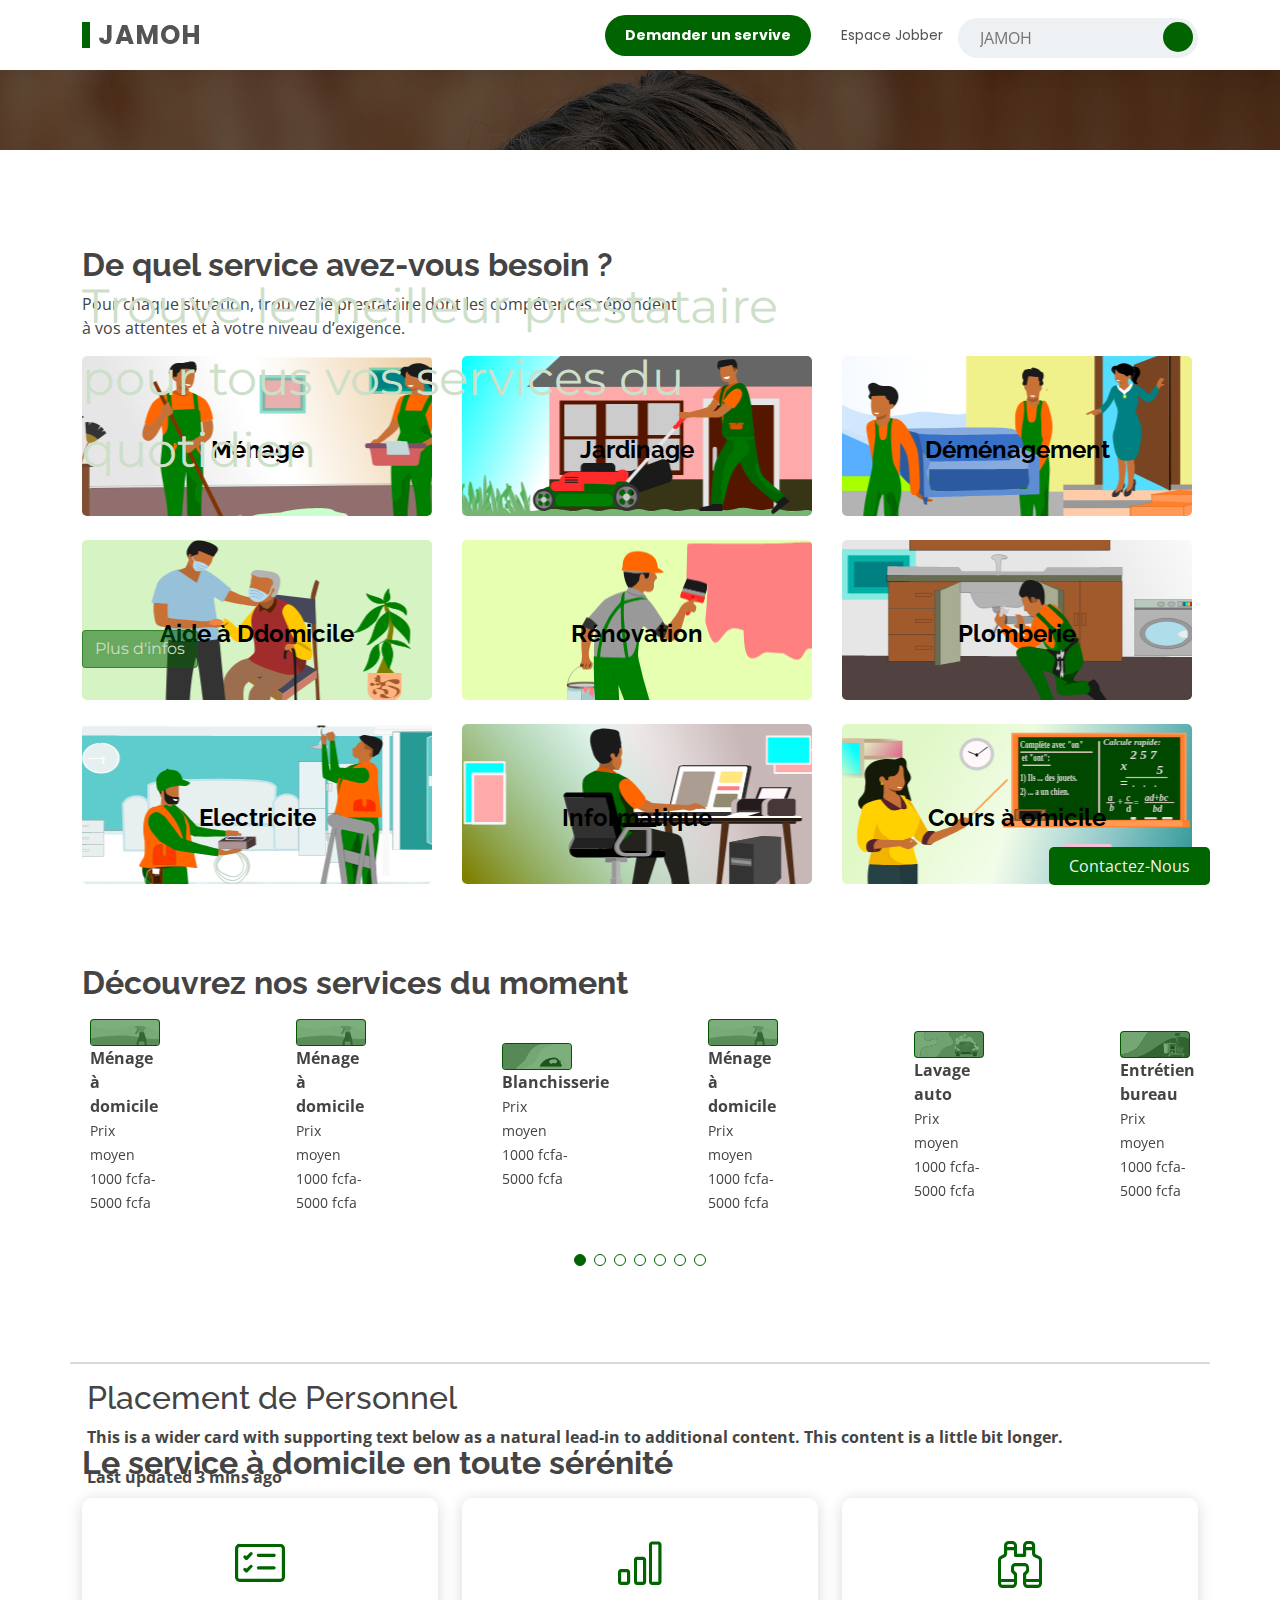
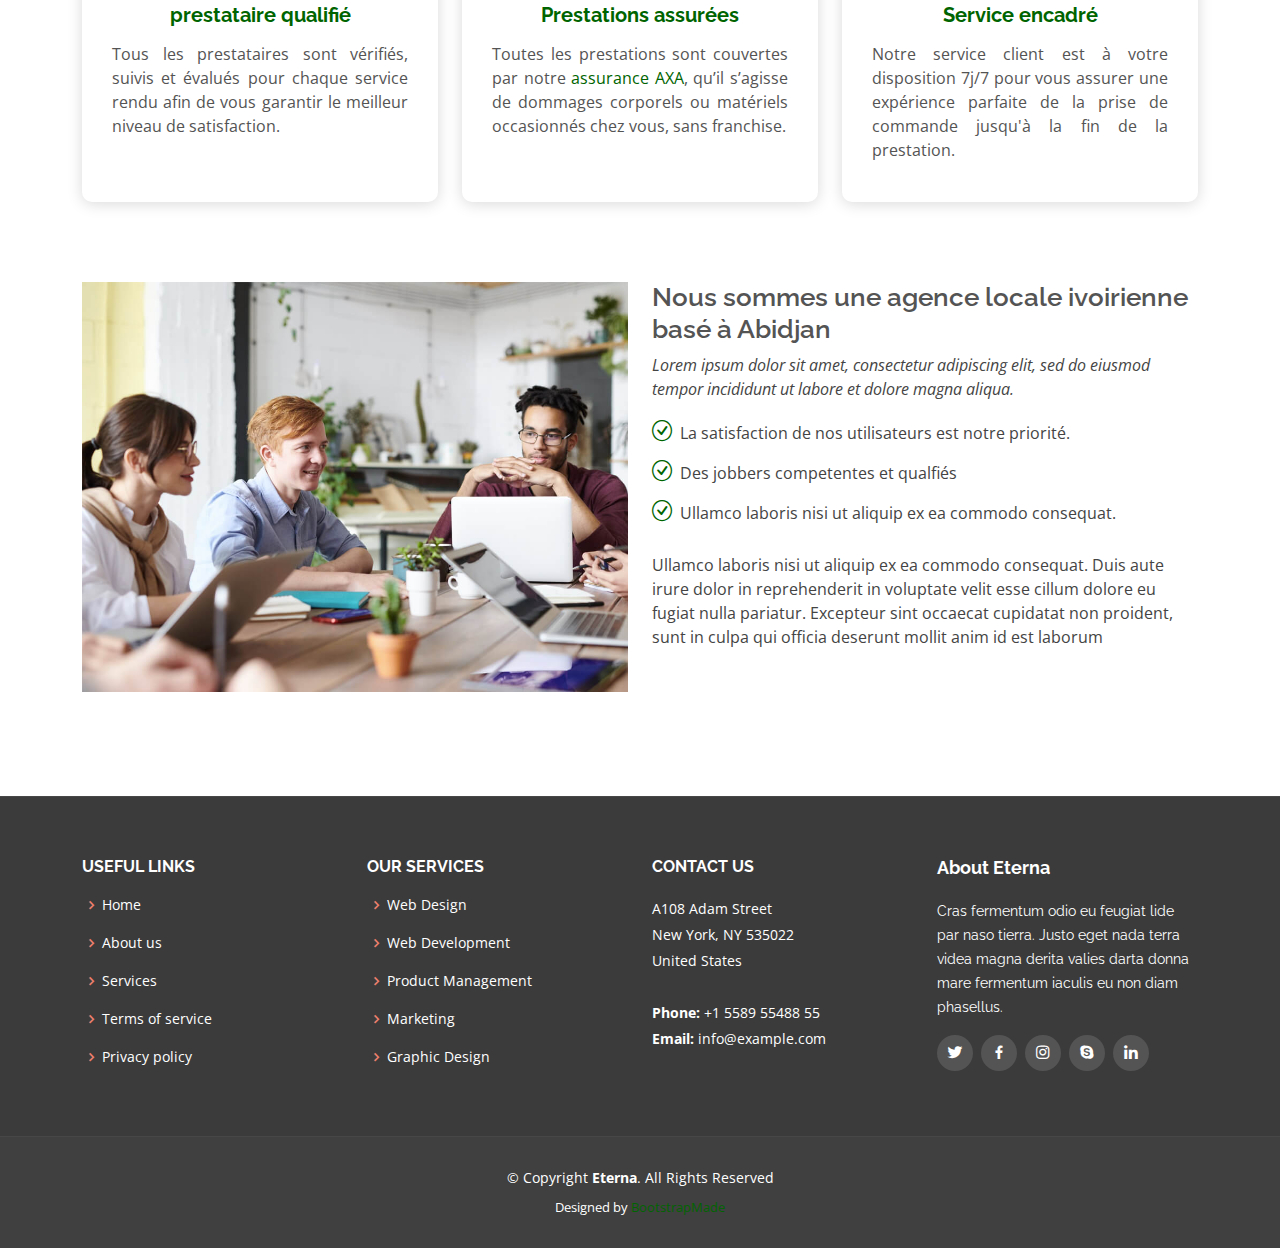
==== commit 1fcab21f: "image des sous service" ====
--- a/Eterna/index.html
+++ b/Eterna/index.html
@@ -291,8 +291,17 @@
         </div>
     </section> <!--End Clients Section -->
 
-    
- 
+    <!-- ======= Section placement ======= -->
+    <section class="placement">
+    <div class="container card bg-light text-black-80 fw-bold" style="">
+      <div class="card-img-overlay">
+        <h2 class="card-title"> Placement de Personnel</h2>
+        <p class="card-text">This is a wider card with supporting text below as a natural lead-in to additional content. This content is a little bit longer.</p>
+        <p class="card-text">Last updated 3 mins ago</p>
+        <a href="#" class="btn btn-outline-success btn-demande">Je fais ma demande</a>
+      </div>
+    </div>
+    </section><!-- =======  End Section placement ======= -->
 
     <!-- ======= Featured Section ======= -->
     <section id="featured" class="featured">
--- a/Eterna/assets/css/style.css
+++ b/Eterna/assets/css/style.css
@@ -565,7 +565,11 @@
 # Hero Section
 --------------------------------------------------------------*/
 .a-hero {
+<<<<<<< Updated upstream
   height: 100vh;
+=======
+  height: 90vh;
+>>>>>>> Stashed changes
   position: relative;
 }
 
@@ -993,6 +997,17 @@
   padding-right: 10px;
   color: #6e6e6e;
   content: "/";
+}
+
+/*--------------------------------------------------------------
+# Section Placement
+--------------------------------------------------------------*/
+.card{
+background: #006400;
+}
+
+.btn-demande{
+  border-color: #000000;
 }
 
 /*--------------------------------------------------------------
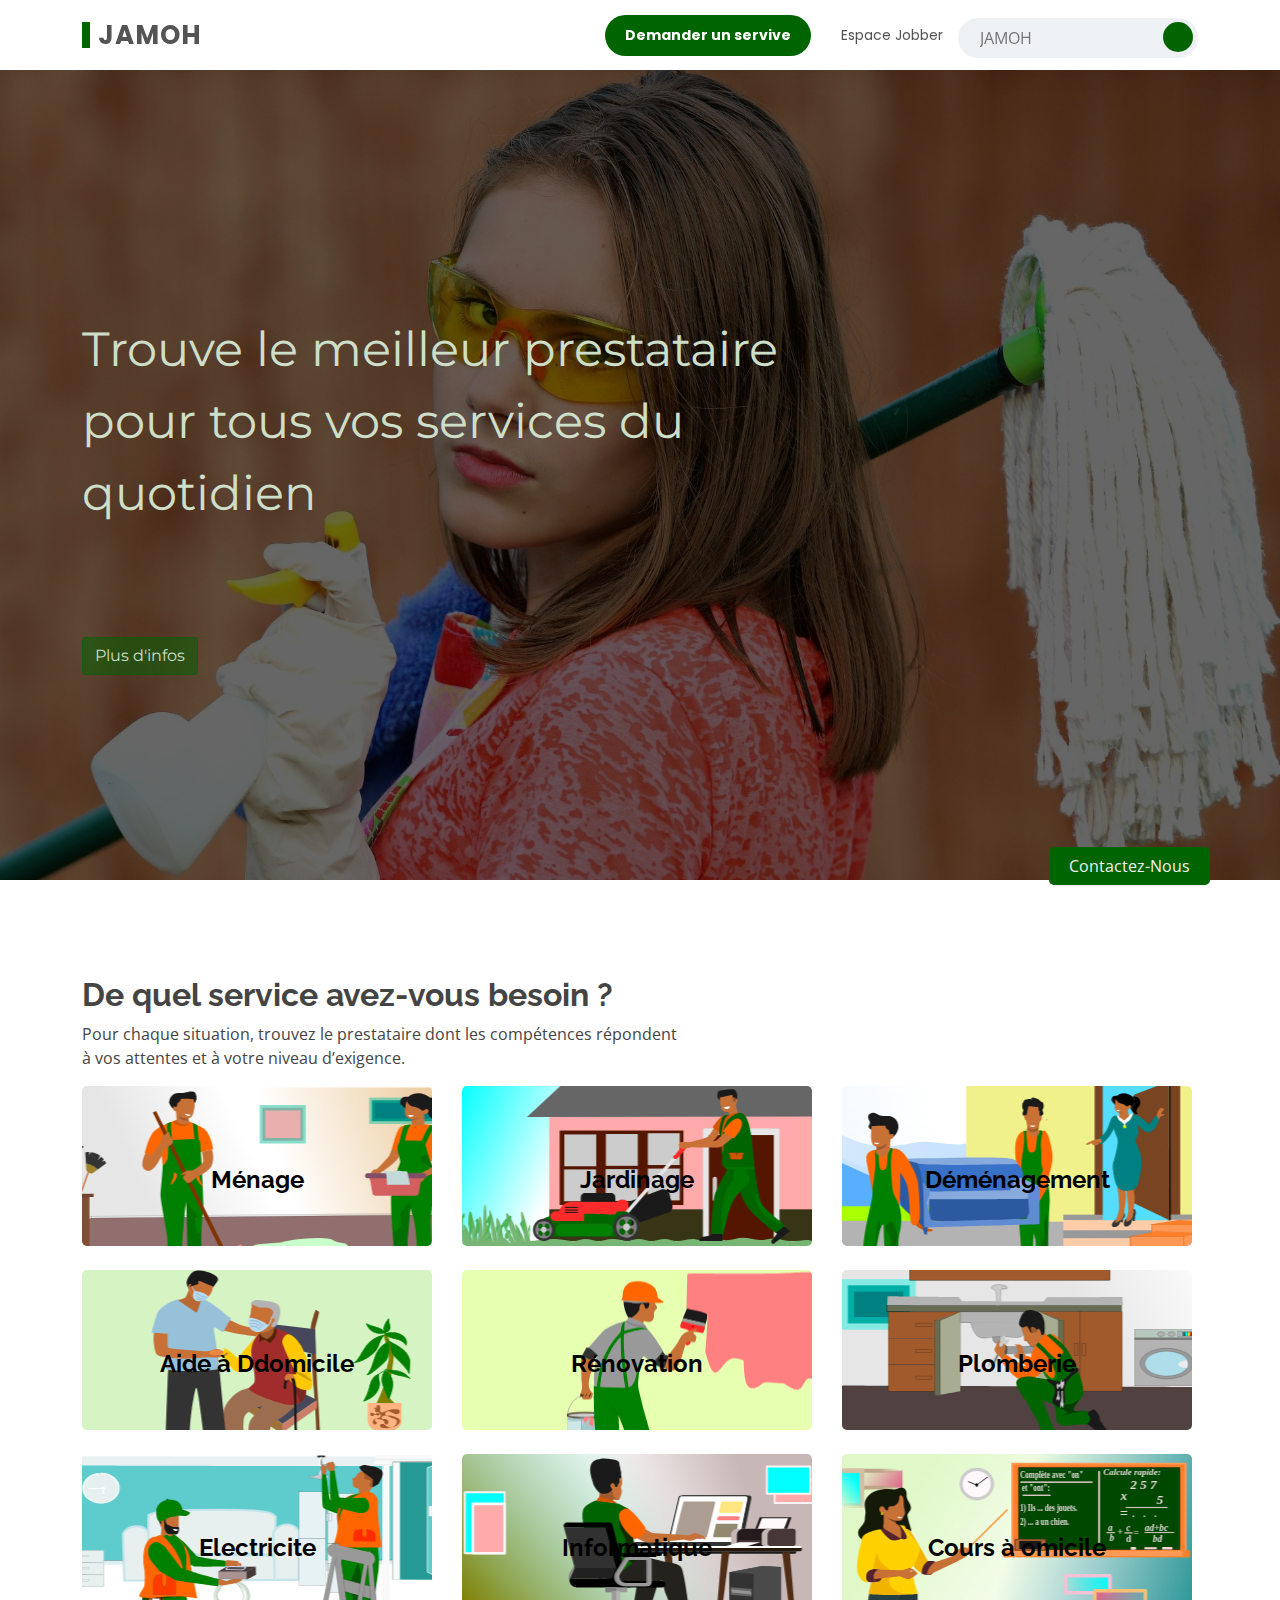
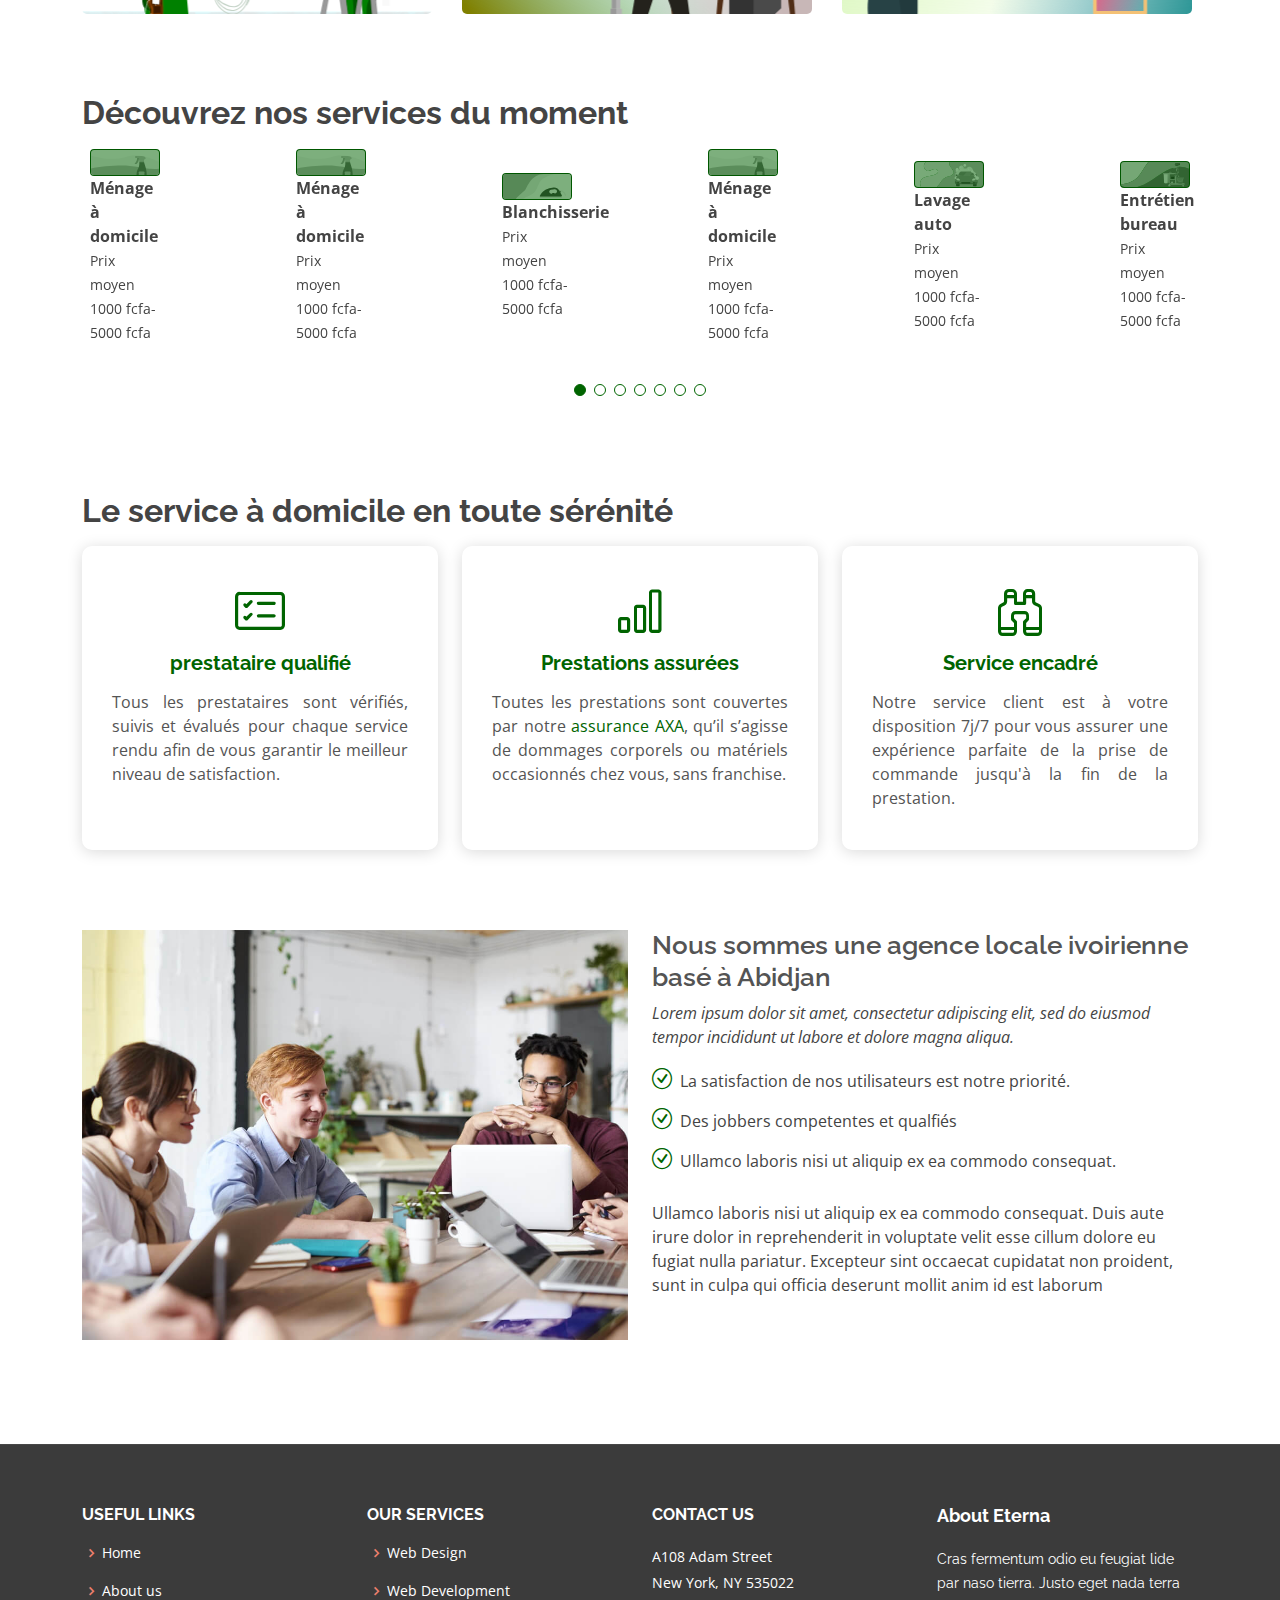
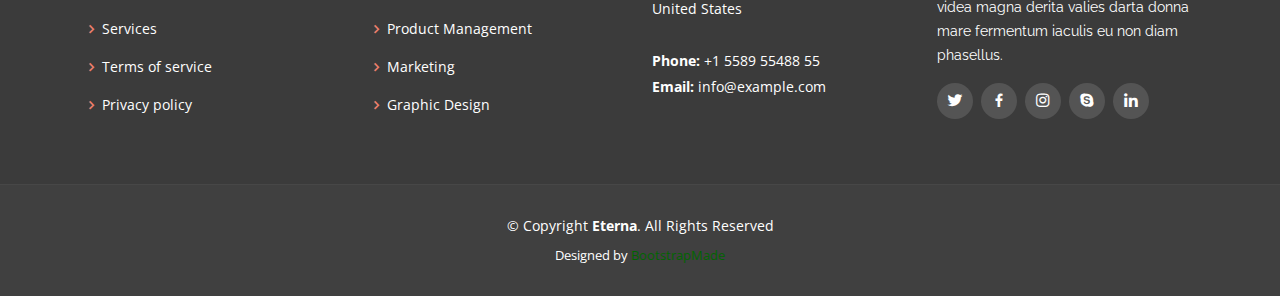
==== commit a1eda5b3: "Suppression de Placement" ====
--- a/Eterna/index.html
+++ b/Eterna/index.html
@@ -290,18 +290,6 @@
             <div class="swiper-pagination"></div>
         </div>
     </section> <!--End Clients Section -->
-
-    <!-- ======= Section placement ======= -->
-    <section class="placement">
-    <div class="container card bg-light text-black-80 fw-bold" style="">
-      <div class="card-img-overlay">
-        <h2 class="card-title"> Placement de Personnel</h2>
-        <p class="card-text">This is a wider card with supporting text below as a natural lead-in to additional content. This content is a little bit longer.</p>
-        <p class="card-text">Last updated 3 mins ago</p>
-        <a href="#" class="btn btn-outline-success btn-demande">Je fais ma demande</a>
-      </div>
-    </div>
-    </section><!-- =======  End Section placement ======= -->
 
     <!-- ======= Featured Section ======= -->
     <section id="featured" class="featured">
--- a/Eterna/assets/css/style.css
+++ b/Eterna/assets/css/style.css
@@ -565,11 +565,7 @@
 # Hero Section
 --------------------------------------------------------------*/
 .a-hero {
-<<<<<<< Updated upstream
-  height: 100vh;
-=======
   height: 90vh;
->>>>>>> Stashed changes
   position: relative;
 }
 
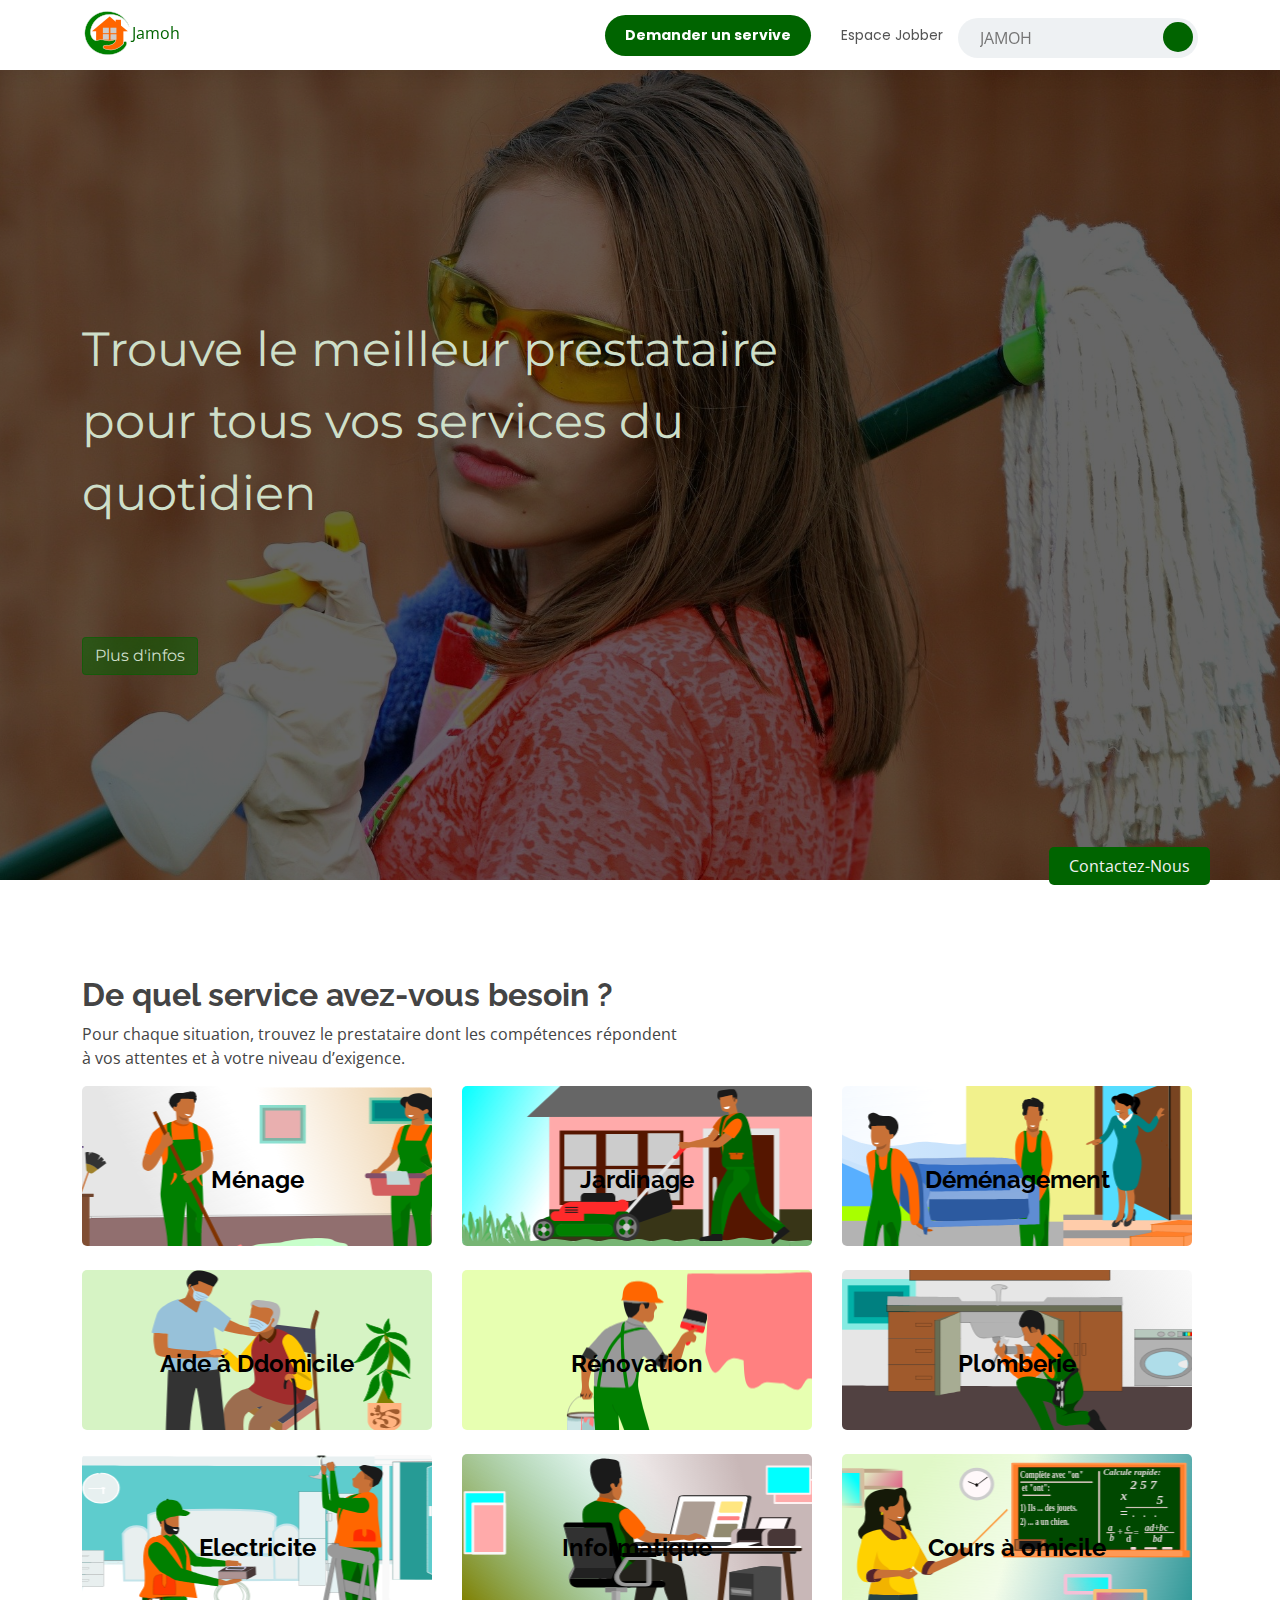
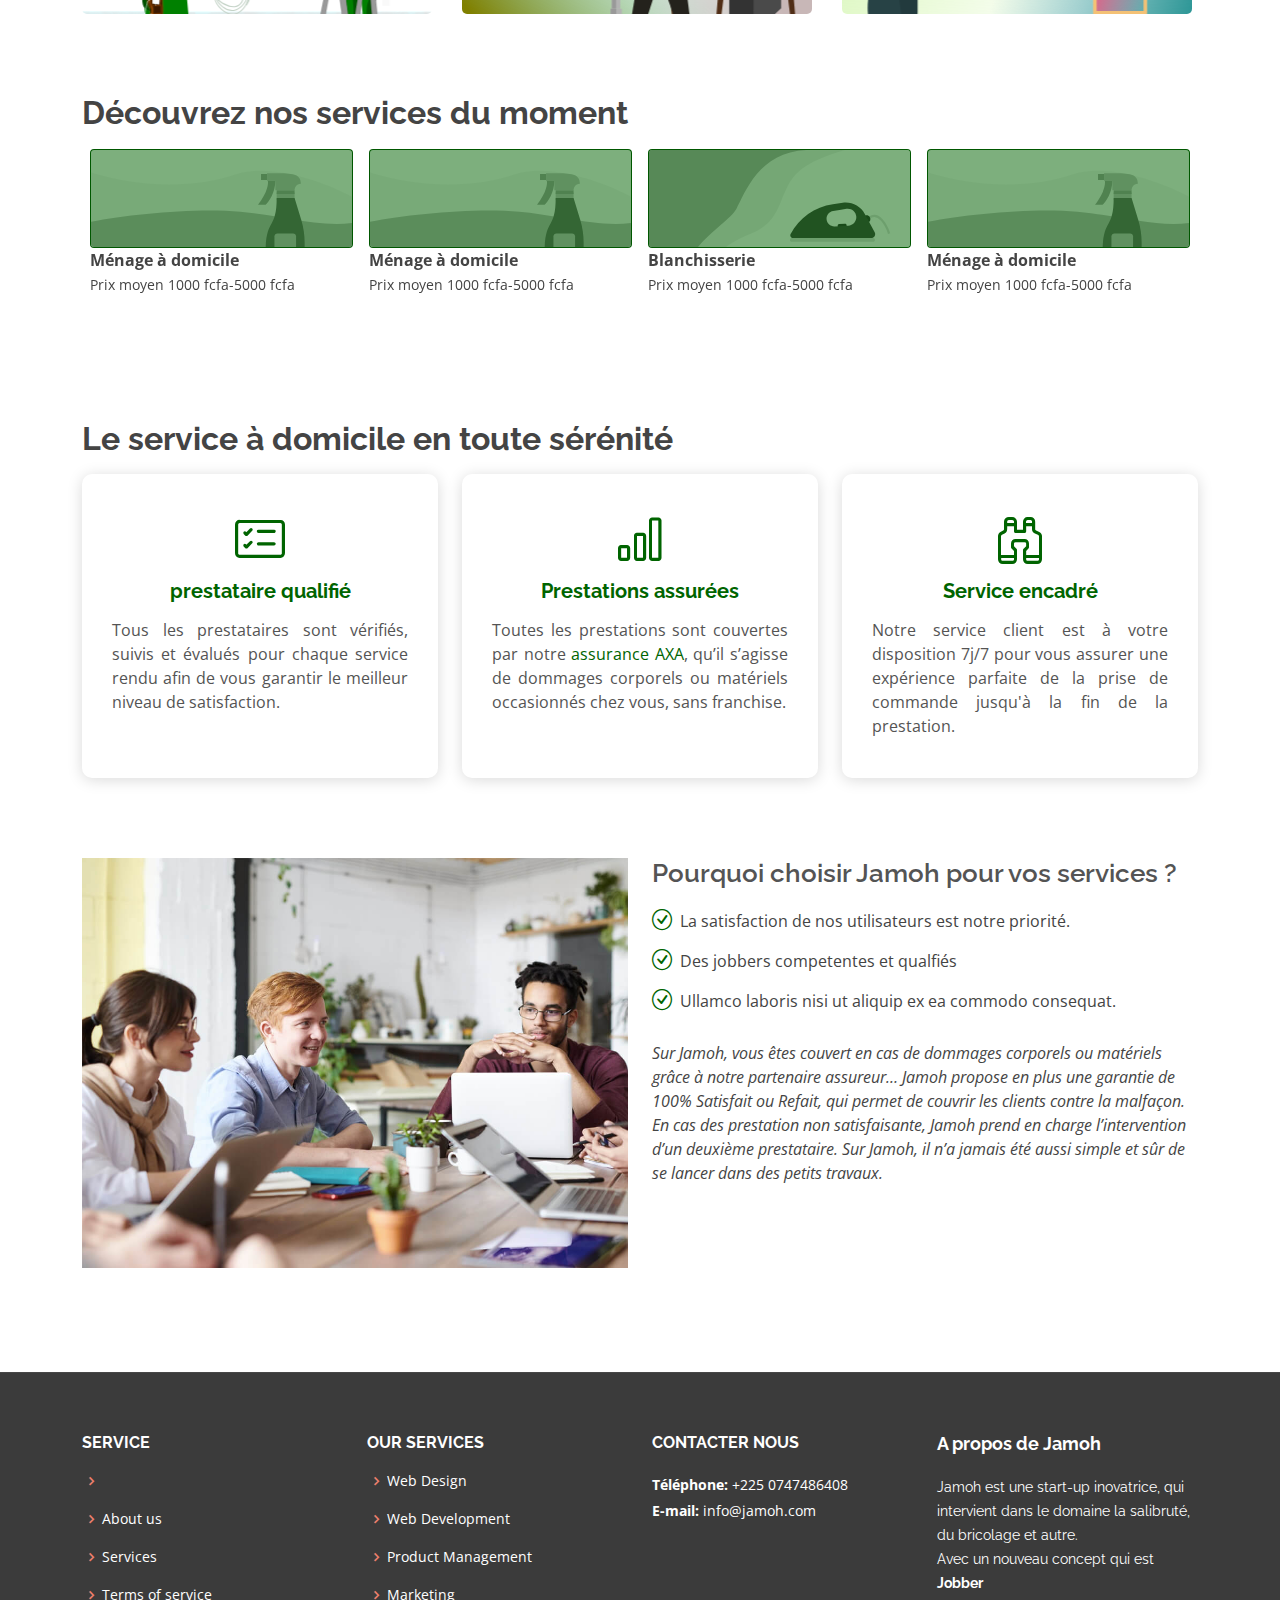
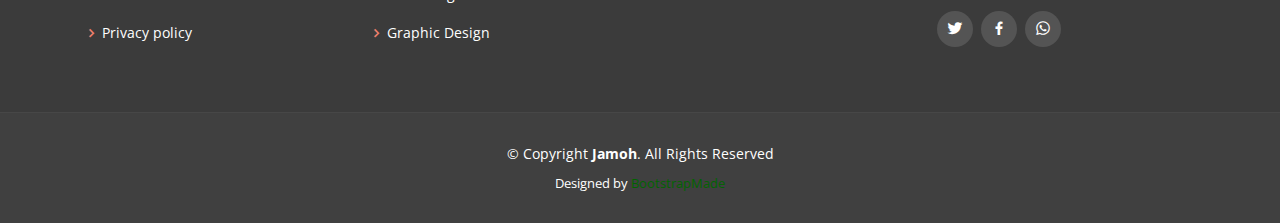
==== commit 4ff10df2: "Update index.html" ====
--- a/Eterna/index.html
+++ b/Eterna/index.html
@@ -46,12 +46,7 @@
   <header id="header" class="d-flex align-items-center">
     <div class="container d-flex justify-content-between align-items-center">
 
-      <div class="logo">
-        <h1><a href="index.html">Jamoh</a></h1>
-        <!-- Uncomment below if you prefer to use an image logo -->
-        <!-- <a href="index.html"><img src="assets/img/logo.png" alt="" class="img-fluid"></a>-->
-      </div>
-
+      <div id="brand"><a href="#" class="brand"><img src="image_service  jamoh/logo.png" alt="logo" srcset=""><span >Jamoh</span></a></div>
       <nav id="navbar" class="navbar">
         <ul>
           <li><a href="service.html"  class="ask-work" >Demander un servive</a></li>
@@ -200,8 +195,8 @@
         <div class="clients-slider swiper-container">
           <div class="swiper-wrapper align-items-center">
 
-                <div class="swiper-slide col-sm-6 col-md-4 col-lg-3 p-2">
-                  <div class="card  text-white">
+                <div class=" col-sm-6 col-md-4 col-lg-3 p-2">
+                  <div class="swiper-slide card  text-white">
                     <img src="assets/4001-f145744534c445655cdfaed5133716783f0adace552d3579369700fc17150117.svg" class="card-img card-img2" alt="...">
                     <div class="card-img-overlay">
                     </div>
@@ -212,8 +207,8 @@
                 </div>
 
             
-                <div class="swiper-slide col-sm-6 col-md-4 col-lg-3 p-2">
-                  <div class="card  text-white">
+                <div class=" col-sm-6 col-md-4 col-lg-3 p-2">
+                  <div class="swiper-slide card  text-white">
                     <img src="assets/4001-f145744534c445655cdfaed5133716783f0adace552d3579369700fc17150117.svg" class="card-img card-img2" alt="...">
                     <div class="card-img-overlay">
                     </div>
@@ -225,8 +220,8 @@
             
             
             
-                <div class="swiper-slide col-sm-6 col-md-4 col-lg-3 p-2">
-                  <div class="card  text-white">
+                <div class="col-sm-6 col-md-4 col-lg-3 p-2">
+                  <div class="swiper-slide card  text-white">
                     <img src="assets/4003-c7f4b21f77e6e212372a83ad78327fd134a467a598615cf930adeb2f1dadbbbd.svg" class="card-img card-img2" alt="...">
                     <div class="card-img-overlay">
                     </div>
@@ -238,8 +233,8 @@
             
              
             
-                <div class="swiper-slide col-sm-6 col-md-4 col-lg-3 p-2">
-                  <div class="card  text-white">
+                <div class=" col-sm-6 col-md-4 col-lg-3 p-2">
+                  <div class="swiper-slide card  text-white">
                     <img src="assets/4001-f145744534c445655cdfaed5133716783f0adace552d3579369700fc17150117.svg" class="card-img card-img2" alt="...">
                     <div class="card-img-overlay">
                     </div>
@@ -251,8 +246,8 @@
             
               
             
-                <div class="swiper-slide col-sm-6 col-md-4 col-lg-3 p-2">
-                  <div class="card  text-white">
+                <div class="col-sm-6 col-md-4 col-lg-3 p-2">
+                  <div class="swiper-slide card  text-white">
                     <img src="assets/4008-cf11e51f1b284a7ae601591f7ee73a6cbf5743ce89a553703c4790774162b238.svg" class="card-img card-img2" alt="...">
                     <div class="card-img-overlay">
                     </div>
@@ -263,8 +258,8 @@
                 </div>
           
               
-                <div class="swiper-slide col-sm-6 col-md-4 col-lg-3 p-2">
-                  <div class="card  text-white">
+                <div class="col-sm-6 col-md-4 col-lg-3 p-2">
+                  <div class="swiper-slide card  text-white">
                     <img src="assets/4099-25478e06c7ed231cc68229dd9fbf73a19a90834c9991db87138da08ad6de0ed3.svg" class="card-img card-img2" alt="...">
                     <div class="card-img-overlay">
                     </div>
@@ -275,8 +270,8 @@
                 </div>
  
             
-                <div class="swiper-slide col-sm-6 col-md-4 col-lg-3 p-2">
-                  <div class="card  text-white">
+                <div class="col-sm-6 col-md-4 col-lg-3 p-2">
+                  <div class="swiper-slide card  text-white">
                     <img src="assets/4099-25478e06c7ed231cc68229dd9fbf73a19a90834c9991db87138da08ad6de0ed3.svg" class="card-img card-img2" alt="...">
                     <div class="card-img-overlay">
                     </div>
@@ -290,6 +285,9 @@
             <div class="swiper-pagination"></div>
         </div>
     </section> <!--End Clients Section -->
+
+    
+ 
 
     <!-- ======= Featured Section ======= -->
     <section id="featured" class="featured">
@@ -334,20 +332,17 @@
             <img src="assets/img/about.jpg" class="img-fluid" alt="">
           </div>
           <div class="col-lg-6 pt-4 pt-lg-0 content">
-            <h3>Nous sommes une agence locale ivoirienne basé à Abidjan</h3>
+            <h3>Pourquoi choisir Jamoh pour vos services ?</h3>
             <p class="fst-italic">
-              Lorem ipsum dolor sit amet, consectetur adipiscing elit, sed do eiusmod tempor incididunt ut labore et dolore
-              magna aliqua.
+              
             </p>
             <ul>
               <li><i class="bi bi-check-circle"></i> La satisfaction de nos utilisateurs est notre priorité.</li>
               <li><i class="bi bi-check-circle"></i> Des jobbers competentes et qualfiés</li>
               <li><i class="bi bi-check-circle"></i> Ullamco laboris nisi ut aliquip ex ea commodo consequat.</li>
             </ul>
-            <p>
-              Ullamco laboris nisi ut aliquip ex ea commodo consequat. Duis aute irure dolor in reprehenderit in voluptate
-              velit esse cillum dolore eu fugiat nulla pariatur. Excepteur sint occaecat cupidatat non proident, sunt in
-              culpa qui officia deserunt mollit anim id est laborum
+            <p class="fst-italic">
+              Sur Jamoh, vous êtes couvert en cas de dommages corporels ou matériels grâce à notre partenaire assureur… Jamoh propose en plus une garantie de 100% Satisfait ou Refait, qui permet de couvrir les clients contre la malfaçon. En cas des prestation non satisfaisante, Jamoh prend en charge l’intervention d’un deuxième prestataire. Sur Jamoh, il n’a jamais été aussi simple et sûr de se lancer dans des petits travaux.
             </p>
           </div>
         </div>
@@ -418,9 +413,9 @@
         <div class="row">
 
           <div class="col-lg-3 col-md-6 footer-links">
-            <h4>Useful Links</h4>
+            <h4>Service</h4>
             <ul>
-              <li><i class="bx bx-chevron-right"></i> <a href="#">Home</a></li>
+              <li><i class="bx bx-chevron-right"></i> <a href="#"></a></li>
               <li><i class="bx bx-chevron-right"></i> <a href="#">About us</a></li>
               <li><i class="bx bx-chevron-right"></i> <a href="#">Services</a></li>
               <li><i class="bx bx-chevron-right"></i> <a href="#">Terms of service</a></li>
@@ -440,26 +435,24 @@
           </div>
 
           <div class="col-lg-3 col-md-6 footer-contact">
-            <h4>Contact Us</h4>
+            <h4>Contacter Nous</h4>
             <p>
-              A108 Adam Street <br>
-              New York, NY 535022<br>
-              United States <br><br>
-              <strong>Phone:</strong> +1 5589 55488 55<br>
-              <strong>Email:</strong> info@example.com<br>
+              <!-- Cocody <br>
+              Angrey<br>
+              Gestocy<br><br> -->
+              <strong>Téléphone:</strong> +225 0747486408<br>
+              <strong>E-mail:</strong> info@jamoh.com<br>
             </p>
 
           </div>
 
           <div class="col-lg-3 col-md-6 footer-info">
-            <h3>About Eterna</h3>
-            <p>Cras fermentum odio eu feugiat lide par naso tierra. Justo eget nada terra videa magna derita valies darta donna mare fermentum iaculis eu non diam phasellus.</p>
+            <h3>A propos de Jamoh</h3>
+            <p>Jamoh est une start-up inovatrice, qui intervient dans le domaine la salibruté, du bricolage et autre. <br>Avec un nouveau concept qui est <strong>Jobber</strong> </p>
             <div class="social-links mt-3">
               <a href="#" class="twitter"><i class="bx bxl-twitter"></i></a>
               <a href="#" class="facebook"><i class="bx bxl-facebook"></i></a>
-              <a href="#" class="instagram"><i class="bx bxl-instagram"></i></a>
-              <a href="#" class="google-plus"><i class="bx bxl-skype"></i></a>
-              <a href="#" class="linkedin"><i class="bx bxl-linkedin"></i></a>
+              <a href="#" class="instagram"><i class="bx bxl-whatsapp"></i></a>
             </div>
           </div>
 
@@ -469,7 +462,7 @@
 
     <div class="container">
       <div class="copyright">
-        &copy; Copyright <strong><span>Eterna</span></strong>. All Rights Reserved
+        &copy; Copyright <strong><span>Jamoh</span></strong>. All Rights Reserved
       </div>
       <div class="credits">
         <!-- All the links in the footer should remain intact. -->
